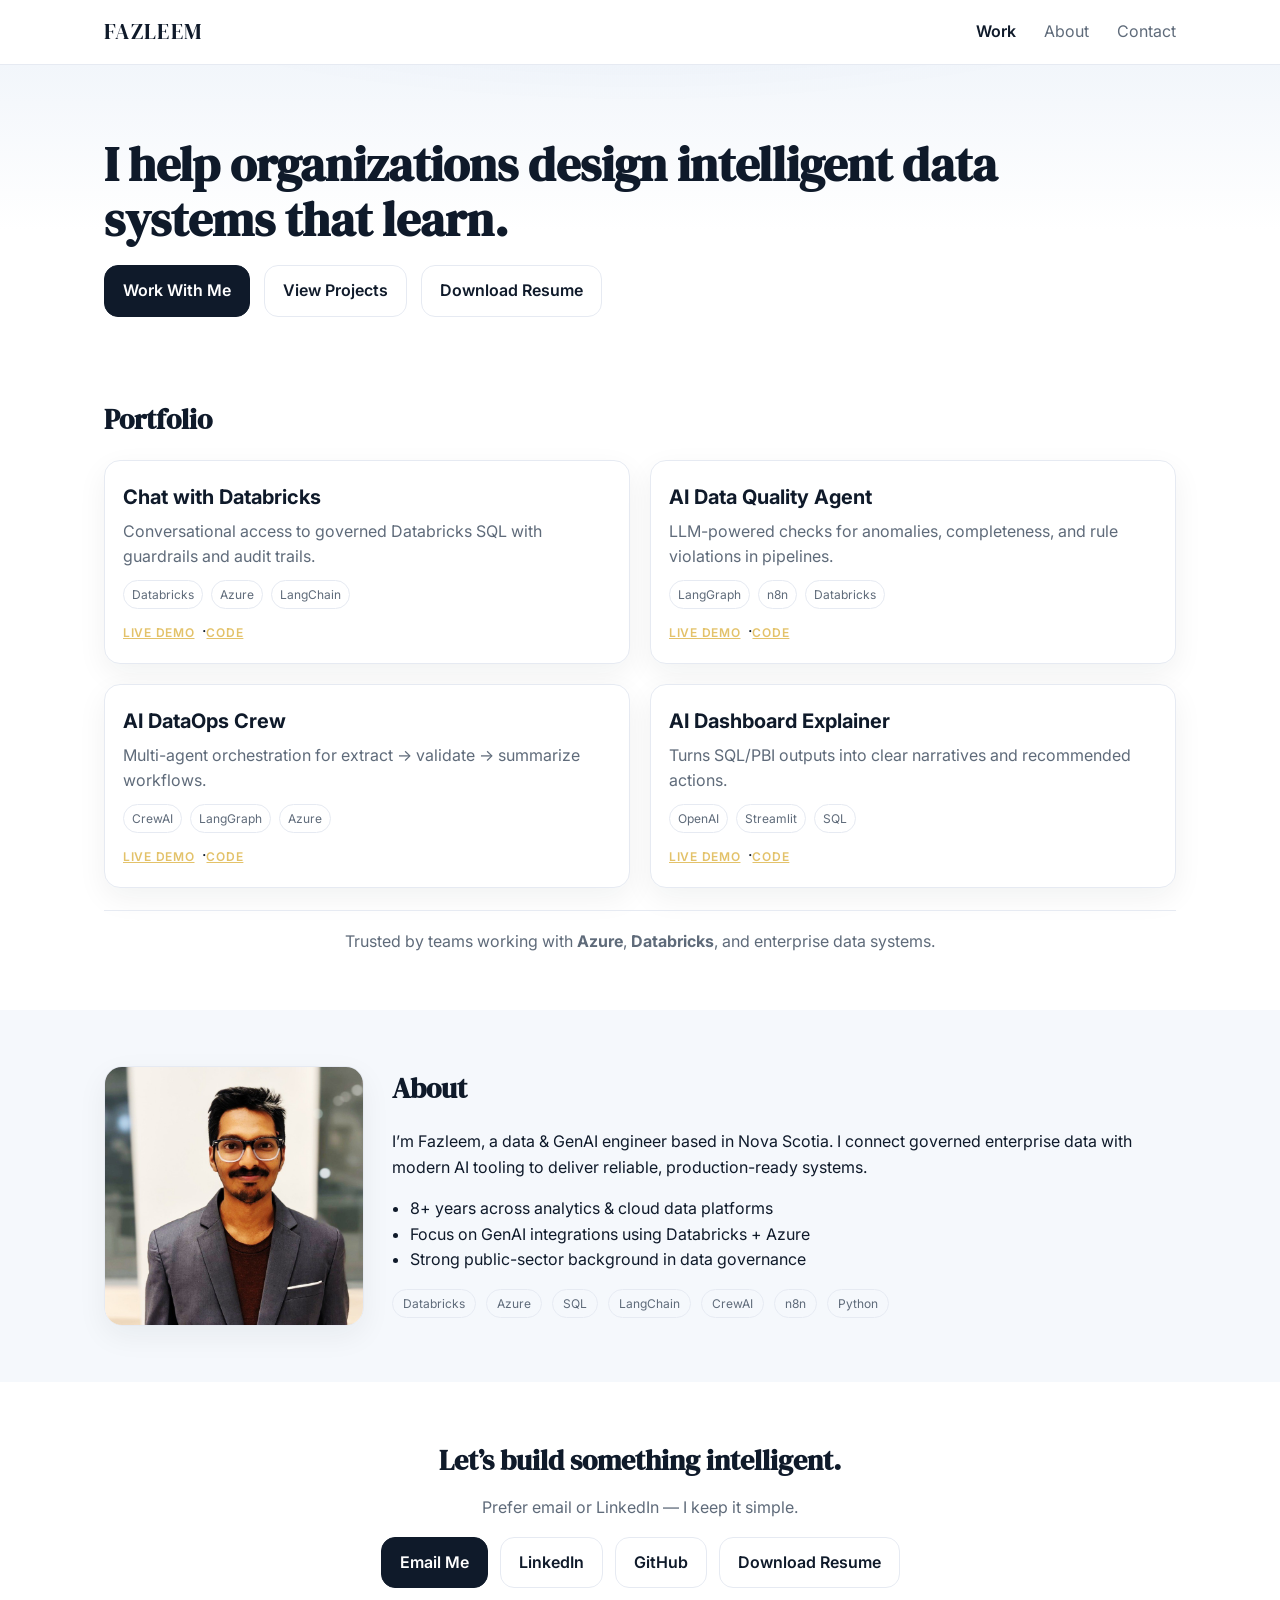
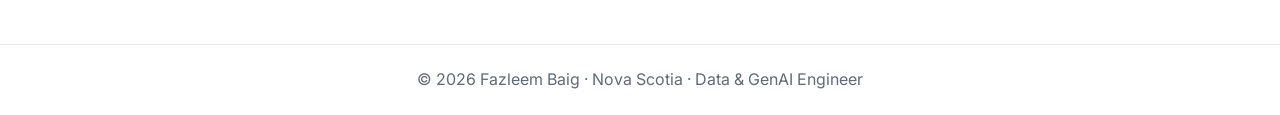
==== index.html @ fed4f6a0 "Initial commit" ====
<!doctype html>
<html lang="en">
<head>
  <meta charset="utf-8" />
  <meta name="viewport" content="width=device-width,initial-scale=1" />
  <title>Fazleem Baig · Data & GenAI Engineer</title>
  <meta name="description" content="I help organizations design intelligent data systems that learn — Databricks, Azure, LangChain." />
  <!-- Fonts -->
  <link href="https://fonts.googleapis.com/css2?family=Inter:wght@300;400;500;600;800&family=DM+Serif+Display:ital@0;1&display=swap" rel="stylesheet">
  <!-- AOS (Animate On Scroll) -->
  <link rel="stylesheet" href="https://unpkg.com/aos@next/dist/aos.css"/>
  <!-- Styles -->
  <link rel="stylesheet" href="assets/css/main.css" />
</head>
<body>
  <!-- NAV -->
  <header class="nav">
    <div class="wrap nav-inner">
      <div class="brand">FAZLEEM</div>
      <nav>
        <a href="#work">Work</a>
        <a href="#about">About</a>
        <a href="#contact">Contact</a>
      </nav>
    </div>
  </header>

  <!-- HERO -->
  <section class="hero">
    <div class="wrap">
      <h1 class="headline" data-aos="fade-up">
        I help organizations design <span class="em">intelligent data systems</span> that learn.
      </h1>
      <div class="cta" data-aos="fade-up" data-aos-delay="100">
        <a class="btn btn-primary" href="#contact">Work With Me</a>
        <a class="btn btn-ghost" href="#work">View Projects</a>
        <a class="btn btn-ghost" href="assets/resume-fazleem.pdf" download>Download Resume</a>
      </div>
    </div>
    <div class="hero-fade"></div>
  </section>

  <!-- PORTFOLIO -->
  <section id="work" class="section">
    <div class="wrap">
      <h2 class="section-title" data-aos="fade-up">Portfolio</h2>
      <div class="grid">
        <!-- Replace each card block with your real projects: edit title, description, tags, and URLs -->
        <article class="card" data-aos="fade-up" data-aos-delay="80">
          <h3>Chat with Databricks</h3>
          <p>Conversational access to governed Databricks SQL with guardrails and audit trails.</p>
          <div class="tags"><span>Databricks</span><span>Azure</span><span>LangChain</span></div>
          <div class="links"><a href="#">Live demo</a><span>·</span><a href="#">Code</a></div>
        </article>

        <article class="card" data-aos="fade-up" data-aos-delay="160">
          <h3>AI Data Quality Agent</h3>
          <p>LLM-powered checks for anomalies, completeness, and rule violations in pipelines.</p>
          <div class="tags"><span>LangGraph</span><span>n8n</span><span>Databricks</span></div>
          <div class="links"><a href="#">Live demo</a><span>·</span><a href="#">Code</a></div>
        </article>

        <article class="card" data-aos="fade-up" data-aos-delay="240">
          <h3>AI DataOps Crew</h3>
          <p>Multi-agent orchestration for extract → validate → summarize workflows.</p>
          <div class="tags"><span>CrewAI</span><span>LangGraph</span><span>Azure</span></div>
          <div class="links"><a href="#">Live demo</a><span>·</span><a href="#">Code</a></div>
        </article>

        <article class="card" data-aos="fade-up" data-aos-delay="320">
          <h3>AI Dashboard Explainer</h3>
          <p>Turns SQL/PBI outputs into clear narratives and recommended actions.</p>
          <div class="tags"><span>OpenAI</span><span>Streamlit</span><span>SQL</span></div>
          <div class="links"><a href="#">Live demo</a><span>·</span><a href="#">Code</a></div>
        </article>
      </div>

      <div class="cred" data-aos="fade-up" data-aos-delay="120">
        Trusted by teams working with <strong>Azure</strong>, <strong>Databricks</strong>, and enterprise data systems.
      </div>
    </div>
  </section>

  <!-- ABOUT -->
  <section id="about" class="section alt" data-aos="fade-up">
    <div class="wrap about">
      <div class="about-media" data-aos="fade-right" data-aos-delay="80">
        <img src="assets/img/profile.jpeg" alt="Fazleem Baig portrait" />
      </div>
      <div class="about-body" data-aos="fade-left" data-aos-delay="160">
        <h2 class="section-title">About</h2>
        <p>I’m Fazleem, a data & GenAI engineer based in Nova Scotia. I connect governed enterprise data with modern AI tooling to deliver reliable, production-ready systems.</p>
        <ul class="bullets">
          <li>8+ years across analytics & cloud data platforms</li>
          <li>Focus on GenAI integrations using Databricks + Azure</li>
          <li>Strong public-sector background in data governance</li>
        </ul>
        <div class="about-stack">
          <span>Databricks</span><span>Azure</span><span>SQL</span><span>LangChain</span><span>CrewAI</span><span>n8n</span><span>Python</span>
        </div>
      </div>
    </div>
  </section>

  <!-- CONTACT -->
  <section id="contact" class="section">
    <div class="wrap contact">
      <h2 class="section-title" data-aos="fade-up">Let’s build something intelligent.</h2>
      <p class="contact-sub" data-aos="fade-up" data-aos-delay="80">Prefer email or LinkedIn — I keep it simple.</p>
      <div class="contact-actions" data-aos="fade-up" data-aos-delay="160">
        <a class="btn btn-primary" href="mailto:fazleem.apple@gmail.com">Email Me</a>
        <a class="btn btn-ghost" href="https://www.linkedin.com/in/YOURID" target="_blank" rel="noopener">LinkedIn</a>
        <a class="btn btn-ghost" href="https://github.com/YOURID" target="_blank" rel="noopener">GitHub</a>
        <a class="btn btn-ghost" href="assets/resume-fazleem.pdf" download>Download Resume</a>
      </div>
    </div>
  </section>

  <!-- FOOTER -->
  <footer class="footer">
    <div class="wrap">© <span id="year"></span> Fazleem Baig · Nova Scotia · Data & GenAI Engineer</div>
  </footer>

  <!-- Scripts -->
  <script src="assets/js/main.js"></script>
  <script src="https://unpkg.com/aos@next/dist/aos.js"></script>
  <script>AOS.init({ duration: 700, easing: 'ease-out', once: true, offset: 80 });</script>
</body>
</html>
---- assets/css/main.css ----
:root{
  --bg:#ffffff;
  --bg-soft:#f5f8fc;
  --ink:#0f1a2a;
  --muted:#5f6b7a;
  --gold:#e3c26a;
  --card:#ffffff;
  --border:#e6eaf2;
  --shadow:0 10px 30px rgba(15,26,42,.06);
  --radius:16px;
  --wrap:1120px;
}
*{box-sizing:border-box}
html,body{margin:0;padding:0}
body{
  font-family: Inter, system-ui, -apple-system, Segoe UI, Roboto, Arial, sans-serif;
  color:var(--ink); background:var(--bg); line-height:1.6;
  -webkit-font-smoothing:antialiased;
}
img{max-width:100%;display:block}
.wrap{max-width:var(--wrap); margin:0 auto; padding:0 24px}

/* Nav */
.nav{position:sticky; top:0; z-index:10; background:rgba(255,255,255,.75); backdrop-filter: blur(8px); border-bottom:1px solid var(--border)}
.nav-inner{display:flex;justify-content:space-between;align-items:center;height:64px}
.brand{font-family:"DM Serif Display", serif; font-size:22px; letter-spacing:.06em}
.nav a{margin-left:24px; text-decoration:none; color:var(--muted)}
.nav a.active{color:var(--ink); font-weight:600}
.nav a:hover{color:var(--ink)}

/* Hero */
.hero{position:relative; background:linear-gradient(180deg, #f2f6fb 0%, #ffffff 60%); padding:72px 0 24px}
.hero .headline{font-family:"DM Serif Display", serif; font-size:48px; line-height:1.15; margin:0 0 18px; color:var(--ink)}
.cta{display:flex; gap:14px; margin-top:10px}
.btn{display:inline-block; padding:12px 18px; border-radius:14px; text-decoration:none; font-weight:600; border:1px solid var(--border)}
.btn-primary{background:var(--ink); color:#fff; border-color:var(--ink)}
.btn-ghost{background:#fff; color:var(--ink)}
.btn:hover{transform:translateY(-1px); box-shadow:var(--shadow)}
.hero-fade{position:absolute; inset:0; background:radial-gradient(1200px 400px at 50% -200px, rgba(21,75,170,.08), transparent 60%); pointer-events:none}

/* Sections */
.section{padding:56px 0}
.section.alt{background:var(--bg-soft)}
.section-title{font-family:"DM Serif Display", serif; font-size:28px; margin:0 0 18px}

/* Grid */
.grid{display:grid; gap:20px; grid-template-columns:repeat(2, minmax(0,1fr))}
@media (max-width:800px){.grid{grid-template-columns:1fr}.hero .headline{font-size:38px}}

/* Cards */
.card{background:var(--card); border:1px solid var(--border); border-radius:var(--radius); padding:18px; box-shadow:var(--shadow); transition:transform .2s ease, box-shadow .2s ease}
.card:hover{transform:translateY(-3px); box-shadow:0 14px 36px rgba(15,26,42,.10)}
.card h3{margin:2px 0 6px; font-size:20px}
.card p{margin:0 0 10px; color:var(--muted)}
.tags{display:flex; flex-wrap:wrap; gap:8px}
.tags span{font-size:12px; color:var(--muted); border:1px solid var(--border); padding:4px 8px; border-radius:999px}
.links{margin-top:10px}
.links a{
  color:var(--gold);
  text-decoration:underline;
  font-weight:600;
  text-transform:uppercase;
  font-size:12px;
  letter-spacing:.06em;
  margin-right:8px;
}
.links a:hover{opacity:.85}

/* Credibility */
.cred{margin-top:22px; color:var(--muted); text-align:center; border-top:1px solid var(--border); padding-top:18px}

/* About */
.about{display:grid; gap:28px; grid-template-columns:260px 1fr}
.about-media img{width:100%; border-radius:18px; border:1px solid var(--border); box-shadow:var(--shadow)}
.about-body p{margin-top:0}
.bullets{padding-left:18px}
.about-stack{display:flex;flex-wrap:wrap;gap:10px;margin-top:8px}
.about-stack span{font-size:12px; color:var(--muted); border:1px solid var(--border); padding:4px 10px; border-radius:999px}
@media (max-width:900px){.about{grid-template-columns:1fr}}

/* Contact */
.contact{text-align:center}
.contact-sub{color:var(--muted); margin-top:-6px}
.contact-actions{display:flex; justify-content:center; gap:12px; margin-top:12px; flex-wrap:wrap}

/* Footer */
.footer{border-top:1px solid var(--border); color:var(--muted); padding:22px 0; text-align:center}

/* Reduced motion safety */
@media (prefers-reduced-motion: reduce) {
  [data-aos] {
    transition-duration: 0.001ms !important;
    animation-duration: 0.001ms !important;
    transition-delay: 0ms !important;
    animation-iteration-count: 1 !important;
  }
}
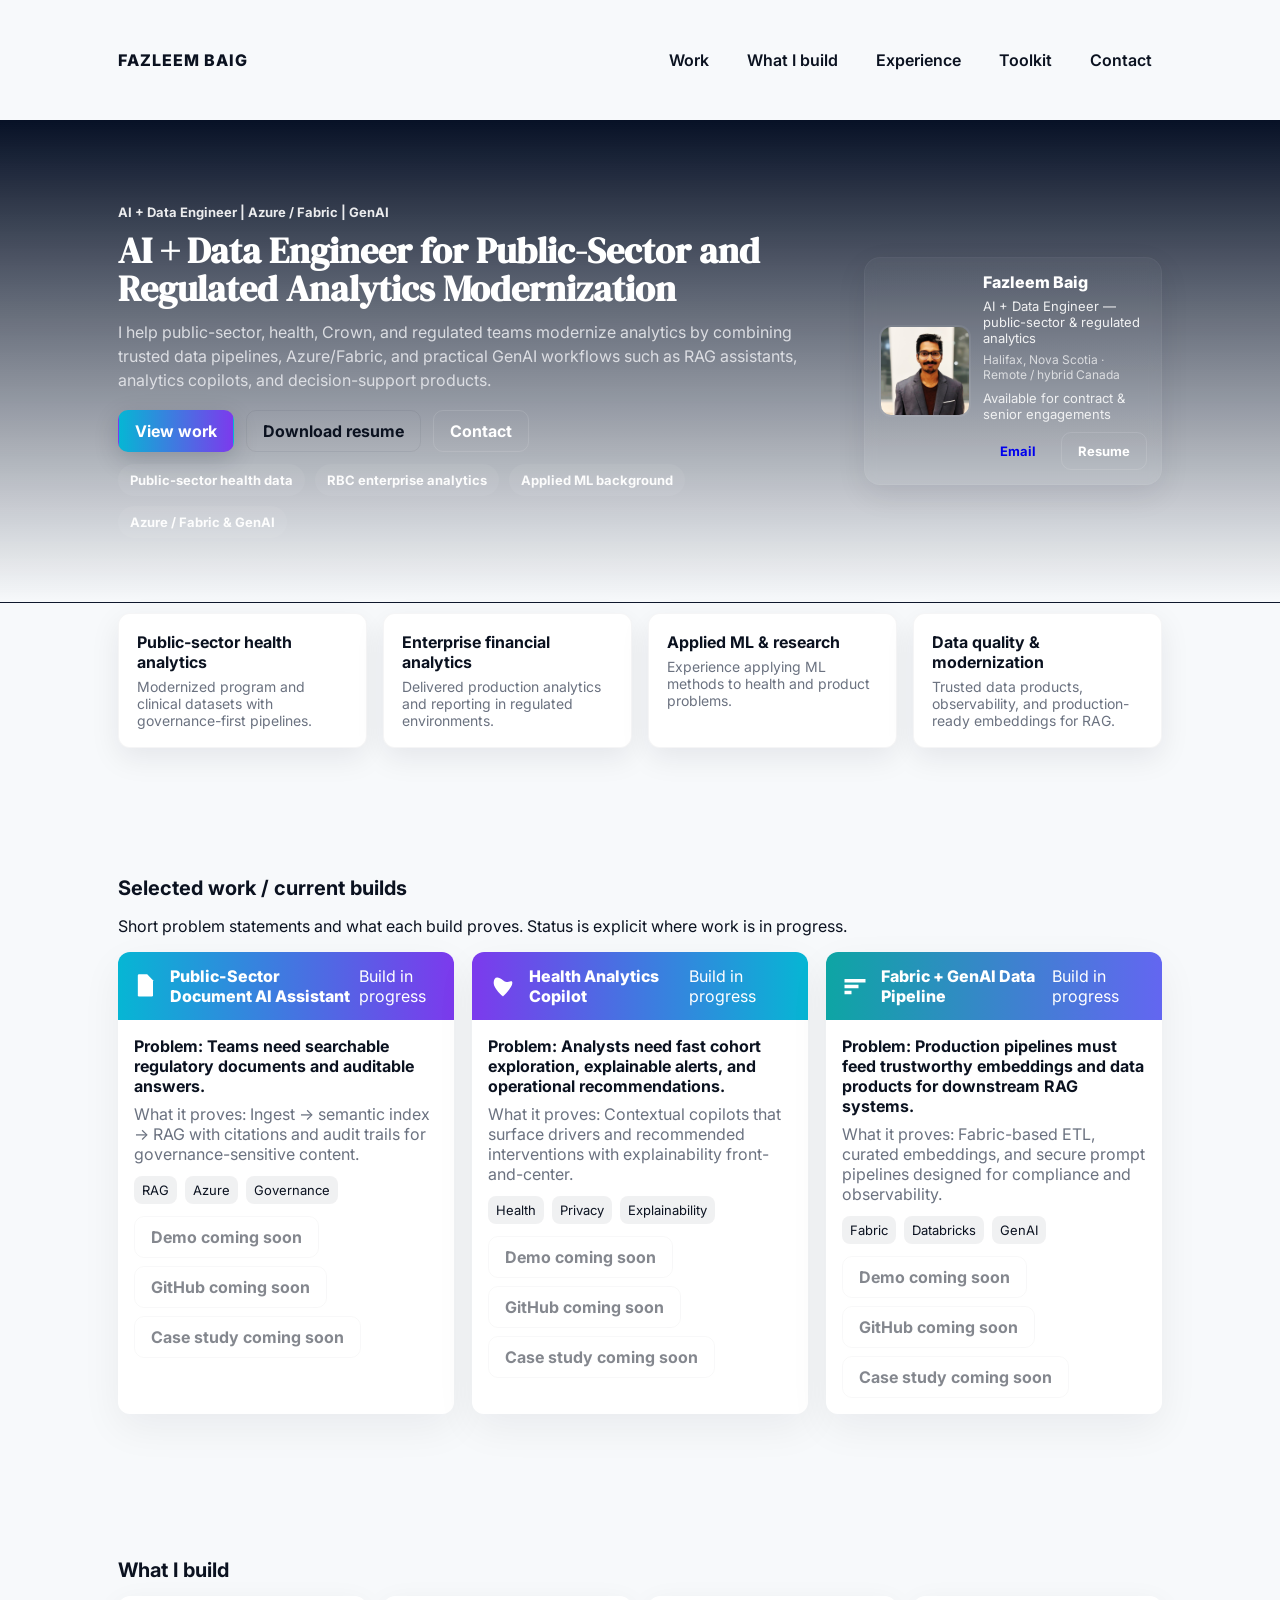
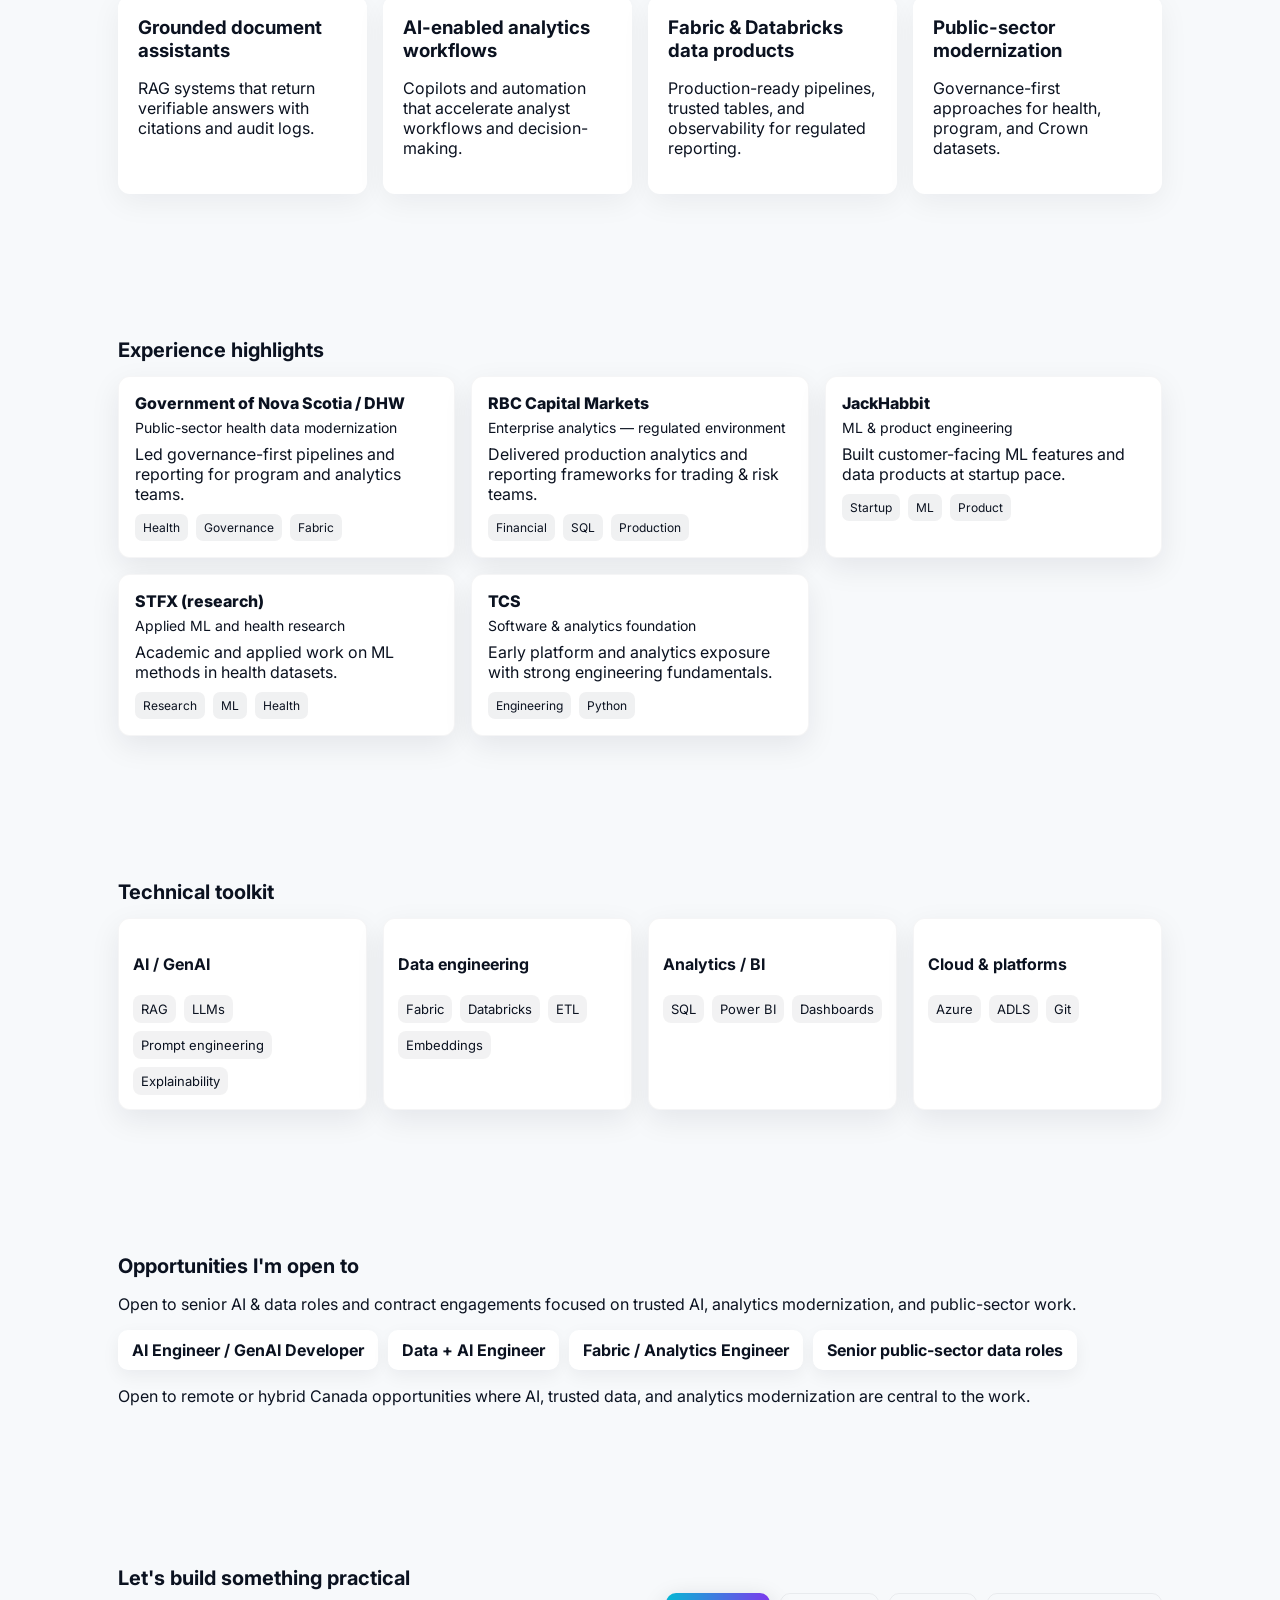
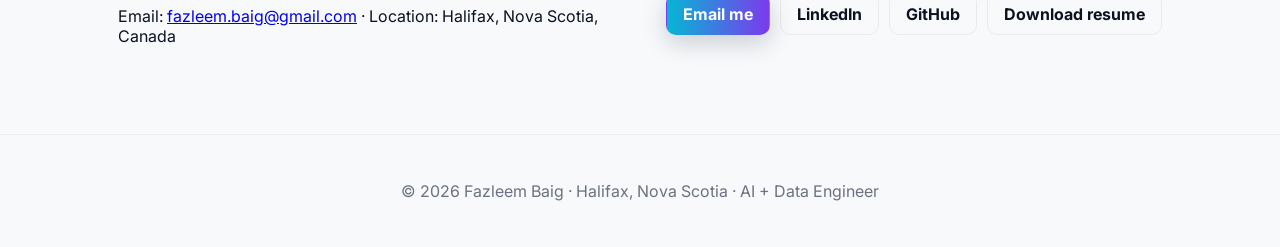
==== commit 71ee191c: "Create AI data portfolio baseline" ====
--- a/index.html
+++ b/index.html
@@ -3,8 +3,8 @@
 <head>
   <meta charset="utf-8" />
   <meta name="viewport" content="width=device-width,initial-scale=1" />
-  <title>Fazleem Baig · Data & GenAI Engineer</title>
-  <meta name="description" content="I help organizations design intelligent data systems that learn — Databricks, Azure, LangChain." />
+  <title>Fazleem Baig · AI + Data Engineer (Public-Sector & Regulated Analytics)</title>
+  <meta name="description" content="AI + Data Engineer building practical GenAI and data solutions for public-sector, health, and regulated environments." />
   <!-- Fonts -->
   <link href="https://fonts.googleapis.com/css2?family=Inter:wght@300;400;500;600;800&family=DM+Serif+Display:ital@0;1&display=swap" rel="stylesheet">
   <!-- AOS (Animate On Scroll) -->
@@ -14,111 +14,283 @@
 </head>
 <body>
   <!-- NAV -->
-  <header class="nav">
+  <header class="nav" role="banner">
     <div class="wrap nav-inner">
-      <div class="brand">FAZLEEM</div>
-      <nav>
+      <div class="brand">FAZLEEM BAIG</div>
+      <button id="nav-toggle" class="nav-toggle" aria-label="Toggle navigation">☰</button>
+      <nav id="nav-links" class="nav-links" role="navigation">
         <a href="#work">Work</a>
-        <a href="#about">About</a>
+        <a href="#what">What I build</a>
+        <a href="#experience">Experience</a>
+        <a href="#toolkit">Toolkit</a>
         <a href="#contact">Contact</a>
       </nav>
     </div>
   </header>
 
-  <!-- HERO -->
-  <section class="hero">
-    <div class="wrap">
-      <h1 class="headline" data-aos="fade-up">
-        I help organizations design <span class="em">intelligent data systems</span> that learn.
-      </h1>
-      <div class="cta" data-aos="fade-up" data-aos-delay="100">
-        <a class="btn btn-primary" href="#contact">Work With Me</a>
-        <a class="btn btn-ghost" href="#work">View Projects</a>
-        <a class="btn btn-ghost" href="assets/resume-fazleem.pdf" download>Download Resume</a>
-      </div>
-    </div>
-    <div class="hero-fade"></div>
-  </section>
-
-  <!-- PORTFOLIO -->
-  <section id="work" class="section">
-    <div class="wrap">
-      <h2 class="section-title" data-aos="fade-up">Portfolio</h2>
-      <div class="grid">
-        <!-- Replace each card block with your real projects: edit title, description, tags, and URLs -->
-        <article class="card" data-aos="fade-up" data-aos-delay="80">
-          <h3>Chat with Databricks</h3>
-          <p>Conversational access to governed Databricks SQL with guardrails and audit trails.</p>
-          <div class="tags"><span>Databricks</span><span>Azure</span><span>LangChain</span></div>
-          <div class="links"><a href="#">Live demo</a><span>·</span><a href="#">Code</a></div>
+  <!-- HERO: premium dark gradient + profile card -->
+  <section class="hero hero-premium">
+    <div class="wrap hero-inner" data-aos="fade-up">
+      <div class="hero-left">
+        <div class="eyebrow">AI + Data Engineer | Azure / Fabric | GenAI</div>
+        <h1 class="headline">AI + Data Engineer for Public-Sector and Regulated Analytics Modernization</h1>
+        <p class="subhead">I help public-sector, health, Crown, and regulated teams modernize analytics by combining trusted data pipelines, Azure/Fabric, and practical GenAI workflows such as RAG assistants, analytics copilots, and decision-support products.</p>
+
+        <div class="cta">
+          <a class="btn btn-primary" href="#work">View work</a>
+          <a class="btn btn-ghost" href="assets/resume-fazleem.pdf" download>Download resume</a>
+          <a class="btn btn-outline" href="#contact">Contact</a>
+        </div>
+
+        <div class="cred-badges" aria-hidden="false" data-aos="fade-up" data-aos-delay="140">
+          <span class="badge-cred">Public-sector health data</span>
+          <span class="badge-cred">RBC enterprise analytics</span>
+          <span class="badge-cred">Applied ML background</span>
+          <span class="badge-cred">Azure / Fabric & GenAI</span>
+        </div>
+      </div>
+
+      <aside class="hero-card" data-aos="fade-left" data-aos-delay="120">
+        <div class="hero-card-inner">
+          <img class="profile" src="assets/img/profile.jpeg" alt="Fazleem Baig portrait" />
+          <div class="hero-meta">
+            <div class="name">Fazleem Baig</div>
+            <div class="role">AI + Data Engineer — public-sector & regulated analytics</div>
+            <div class="location">Halifax, Nova Scotia · Remote / hybrid Canada</div>
+            <div class="availability">Available for contract & senior engagements</div>
+            <div class="hero-cta">
+              <a class="btn btn-sm" href="mailto:fazleem.baig@gmail.com">Email</a>
+              <a class="btn btn-sm btn-outline" href="assets/resume-fazleem.pdf" download>Resume</a>
+            </div>
+          </div>
+        </div>
+      </aside>
+    </div>
+  </section>
+
+  <!-- CREDIBILITY STRIP -->
+  <section class="wrap cred-strip" data-aos="fade-up" data-aos-delay="160">
+    <div class="cred-card">
+      <h4>Public-sector health analytics</h4>
+      <p>Modernized program and clinical datasets with governance-first pipelines.</p>
+    </div>
+    <div class="cred-card">
+      <h4>Enterprise financial analytics</h4>
+      <p>Delivered production analytics and reporting in regulated environments.</p>
+    </div>
+    <div class="cred-card">
+      <h4>Applied ML & research</h4>
+      <p>Experience applying ML methods to health and product problems.</p>
+    </div>
+    <div class="cred-card">
+      <h4>Data quality & modernization</h4>
+      <p>Trusted data products, observability, and production-ready embeddings for RAG.</p>
+    </div>
+  </section>
+
+  <!-- SELECTED WORK / CURRENT BUILDS -->
+  <section id="work" class="section" data-aos="fade-up">
+    <div class="wrap">
+      <h2 class="section-title">Selected work / current builds</h2>
+      <p class="muted">Short problem statements and what each build proves. Status is explicit where work is in progress.</p>
+
+      <div class="grid projects">
+        <!-- Project 1 -->
+        <article class="card project-card" data-aos="fade-up" data-aos-delay="60">
+          <div class="project-top" style="background:linear-gradient(90deg,#06b6d4,#7c3aed);">
+            <div class="project-icon" aria-hidden="true">
+              <!-- small doc SVG -->
+              <svg width="28" height="28" viewBox="0 0 24 24" fill="none" aria-hidden="true"><path d="M6 2h7l5 5v13a1 1 0 0 1-1 1H6a1 1 0 0 1-1-1V3a1 1 0 0 1 1-1z" fill="#fff"/></svg>
+            </div>
+            <div class="project-title">Public-Sector Document AI Assistant</div>
+            <div class="status badge">Build in progress</div>
+          </div>
+          <div class="project-body">
+            <p class="lead">Problem: Teams need searchable regulatory documents and auditable answers.</p>
+            <p class="muted">What it proves: Ingest → semantic index → RAG with citations and audit trails for governance-sensitive content.</p>
+            <div class="tags"><span>RAG</span><span>Azure</span><span>Governance</span></div>
+            <div class="links">
+              <a class="btn btn-ghost disabled" href="#" aria-disabled="true">Demo coming soon</a>
+              <a class="btn btn-ghost disabled" href="#" aria-disabled="true">GitHub coming soon</a>
+              <a class="btn btn-ghost disabled" href="#" aria-disabled="true">Case study coming soon</a>
+            </div>
+          </div>
         </article>
 
-        <article class="card" data-aos="fade-up" data-aos-delay="160">
-          <h3>AI Data Quality Agent</h3>
-          <p>LLM-powered checks for anomalies, completeness, and rule violations in pipelines.</p>
-          <div class="tags"><span>LangGraph</span><span>n8n</span><span>Databricks</span></div>
-          <div class="links"><a href="#">Live demo</a><span>·</span><a href="#">Code</a></div>
+        <!-- Project 2 -->
+        <article class="card project-card" data-aos="fade-up" data-aos-delay="120">
+          <div class="project-top" style="background:linear-gradient(90deg,#7c3aed,#06b6d4);">
+            <div class="project-icon" aria-hidden="true">
+              <!-- small heart/health SVG -->
+              <svg width="28" height="28" viewBox="0 0 24 24" fill="none" aria-hidden="true"><path d="M12 21s-8-6.5-8-11.5S7 3 12 7s8-1.5 8 2.5S12 21 12 21z" fill="#fff"/></svg>
+            </div>
+            <div class="project-title">Health Analytics Copilot</div>
+            <div class="status badge">Build in progress</div>
+          </div>
+          <div class="project-body">
+            <p class="lead">Problem: Analysts need fast cohort exploration, explainable alerts, and operational recommendations.</p>
+            <p class="muted">What it proves: Contextual copilots that surface drivers and recommended interventions with explainability front-and-center.</p>
+            <div class="tags"><span>Health</span><span>Privacy</span><span>Explainability</span></div>
+            <div class="links">
+              <a class="btn btn-ghost disabled" href="#" aria-disabled="true">Demo coming soon</a>
+              <a class="btn btn-ghost disabled" href="#" aria-disabled="true">GitHub coming soon</a>
+              <a class="btn btn-ghost disabled" href="#" aria-disabled="true">Case study coming soon</a>
+            </div>
+          </div>
         </article>
 
-        <article class="card" data-aos="fade-up" data-aos-delay="240">
-          <h3>AI DataOps Crew</h3>
-          <p>Multi-agent orchestration for extract → validate → summarize workflows.</p>
-          <div class="tags"><span>CrewAI</span><span>LangGraph</span><span>Azure</span></div>
-          <div class="links"><a href="#">Live demo</a><span>·</span><a href="#">Code</a></div>
+        <!-- Project 3 -->
+        <article class="card project-card" data-aos="fade-up" data-aos-delay="180">
+          <div class="project-top" style="background:linear-gradient(90deg,#0ea5a4,#6366f1);">
+            <div class="project-icon" aria-hidden="true">
+              <!-- small pipeline SVG -->
+              <svg width="28" height="28" viewBox="0 0 24 24" fill="none" aria-hidden="true"><path d="M3 6h18v3H3zM3 11h12v3H3zM3 16h6v3H3z" fill="#fff"/></svg>
+            </div>
+            <div class="project-title">Fabric + GenAI Data Pipeline</div>
+            <div class="status badge">Build in progress</div>
+          </div>
+          <div class="project-body">
+            <p class="lead">Problem: Production pipelines must feed trustworthy embeddings and data products for downstream RAG systems.</p>
+            <p class="muted">What it proves: Fabric-based ETL, curated embeddings, and secure prompt pipelines designed for compliance and observability.</p>
+            <div class="tags"><span>Fabric</span><span>Databricks</span><span>GenAI</span></div>
+            <div class="links">
+              <a class="btn btn-ghost disabled" href="#" aria-disabled="true">Demo coming soon</a>
+              <a class="btn btn-ghost disabled" href="#" aria-disabled="true">GitHub coming soon</a>
+              <a class="btn btn-ghost disabled" href="#" aria-disabled="true">Case study coming soon</a>
+            </div>
+          </div>
         </article>
-
-        <article class="card" data-aos="fade-up" data-aos-delay="320">
-          <h3>AI Dashboard Explainer</h3>
-          <p>Turns SQL/PBI outputs into clear narratives and recommended actions.</p>
-          <div class="tags"><span>OpenAI</span><span>Streamlit</span><span>SQL</span></div>
-          <div class="links"><a href="#">Live demo</a><span>·</span><a href="#">Code</a></div>
-        </article>
-      </div>
-
-      <div class="cred" data-aos="fade-up" data-aos-delay="120">
-        Trusted by teams working with <strong>Azure</strong>, <strong>Databricks</strong>, and enterprise data systems.
-      </div>
-    </div>
-  </section>
-
-  <!-- ABOUT -->
-  <section id="about" class="section alt" data-aos="fade-up">
-    <div class="wrap about">
-      <div class="about-media" data-aos="fade-right" data-aos-delay="80">
-        <img src="assets/img/profile.jpeg" alt="Fazleem Baig portrait" />
-      </div>
-      <div class="about-body" data-aos="fade-left" data-aos-delay="160">
-        <h2 class="section-title">About</h2>
-        <p>I’m Fazleem, a data & GenAI engineer based in Nova Scotia. I connect governed enterprise data with modern AI tooling to deliver reliable, production-ready systems.</p>
-        <ul class="bullets">
-          <li>8+ years across analytics & cloud data platforms</li>
-          <li>Focus on GenAI integrations using Databricks + Azure</li>
-          <li>Strong public-sector background in data governance</li>
-        </ul>
-        <div class="about-stack">
-          <span>Databricks</span><span>Azure</span><span>SQL</span><span>LangChain</span><span>CrewAI</span><span>n8n</span><span>Python</span>
-        </div>
-      </div>
-    </div>
-  </section>
-
-  <!-- CONTACT -->
-  <section id="contact" class="section">
-    <div class="wrap contact">
-      <h2 class="section-title" data-aos="fade-up">Let’s build something intelligent.</h2>
-      <p class="contact-sub" data-aos="fade-up" data-aos-delay="80">Prefer email or LinkedIn — I keep it simple.</p>
-      <div class="contact-actions" data-aos="fade-up" data-aos-delay="160">
-        <a class="btn btn-primary" href="mailto:fazleem.apple@gmail.com">Email Me</a>
+      </div>
+    </div>
+  </section>
+
+  <!-- WHAT I BUILD (outcome-focused) -->
+  <section id="what" class="section alt" data-aos="fade-up">
+    <div class="wrap">
+      <h2 class="section-title">What I build</h2>
+      <div class="features">
+        <div class="feature">
+          <h3>Grounded document assistants</h3>
+          <p>RAG systems that return verifiable answers with citations and audit logs.</p>
+        </div>
+        <div class="feature">
+          <h3>AI-enabled analytics workflows</h3>
+          <p>Copilots and automation that accelerate analyst workflows and decision-making.</p>
+        </div>
+        <div class="feature">
+          <h3>Fabric & Databricks data products</h3>
+          <p>Production-ready pipelines, trusted tables, and observability for regulated reporting.</p>
+        </div>
+        <div class="feature">
+          <h3>Public-sector modernization</h3>
+          <p>Governance-first approaches for health, program, and Crown datasets.</p>
+        </div>
+      </div>
+    </div>
+  </section>
+
+  <!-- EXPERIENCE HIGHLIGHTS -->
+  <section id="experience" class="section" data-aos="fade-up">
+    <div class="wrap">
+      <h2 class="section-title">Experience highlights</h2>
+      <div class="timeline-cards">
+        <div class="exp-card">
+          <div class="exp-org">Government of Nova Scotia / DHW</div>
+          <div class="exp-role">Public-sector health data modernization</div>
+          <div class="exp-copy muted">Led governance-first pipelines and reporting for program and analytics teams.</div>
+          <div class="exp-tags"><span>Health</span><span>Governance</span><span>Fabric</span></div>
+        </div>
+
+        <div class="exp-card">
+          <div class="exp-org">RBC Capital Markets</div>
+          <div class="exp-role">Enterprise analytics — regulated environment</div>
+          <div class="exp-copy muted">Delivered production analytics and reporting frameworks for trading & risk teams.</div>
+          <div class="exp-tags"><span>Financial</span><span>SQL</span><span>Production</span></div>
+        </div>
+
+        <div class="exp-card">
+          <div class="exp-org">JackHabbit</div>
+          <div class="exp-role">ML & product engineering</div>
+          <div class="exp-copy muted">Built customer-facing ML features and data products at startup pace.</div>
+          <div class="exp-tags"><span>Startup</span><span>ML</span><span>Product</span></div>
+        </div>
+
+        <div class="exp-card">
+          <div class="exp-org">STFX (research)</div>
+          <div class="exp-role">Applied ML and health research</div>
+          <div class="exp-copy muted">Academic and applied work on ML methods in health datasets.</div>
+          <div class="exp-tags"><span>Research</span><span>ML</span><span>Health</span></div>
+        </div>
+
+        <div class="exp-card">
+          <div class="exp-org">TCS</div>
+          <div class="exp-role">Software & analytics foundation</div>
+          <div class="exp-copy muted">Early platform and analytics exposure with strong engineering fundamentals.</div>
+          <div class="exp-tags"><span>Engineering</span><span>Python</span></div>
+        </div>
+      </div>
+    </div>
+  </section>
+
+  <!-- TOOLKIT -->
+  <section id="toolkit" class="section alt" data-aos="fade-up">
+    <div class="wrap">
+      <h2 class="section-title">Technical toolkit</h2>
+      <div class="tool-grid">
+        <div class="tool-col">
+          <h4>AI / GenAI</h4>
+          <div class="tool-tags"><span>RAG</span><span>LLMs</span><span>Prompt engineering</span><span>Explainability</span></div>
+        </div>
+        <div class="tool-col">
+          <h4>Data engineering</h4>
+          <div class="tool-tags"><span>Fabric</span><span>Databricks</span><span>ETL</span><span>Embeddings</span></div>
+        </div>
+        <div class="tool-col">
+          <h4>Analytics / BI</h4>
+          <div class="tool-tags"><span>SQL</span><span>Power BI</span><span>Dashboards</span></div>
+        </div>
+        <div class="tool-col">
+          <h4>Cloud & platforms</h4>
+          <div class="tool-tags"><span>Azure</span><span>ADLS</span><span>Git</span></div>
+        </div>
+      </div>
+    </div>
+  </section>
+
+  <!-- OPPORTUNITIES I'M OPEN TO -->
+  <section class="section" data-aos="fade-up">
+    <div class="wrap">
+      <h2 class="section-title">Opportunities I'm open to</h2>
+      <p class="muted">Open to senior AI & data roles and contract engagements focused on trusted AI, analytics modernization, and public-sector work.</p>
+      <div class="roles-tiles">
+        <div class="role-tile">AI Engineer / GenAI Developer</div>
+        <div class="role-tile">Data + AI Engineer</div>
+        <div class="role-tile">Fabric / Analytics Engineer</div>
+        <div class="role-tile">Senior public-sector data roles</div>
+      </div>
+      <p class="muted small">Open to remote or hybrid Canada opportunities where AI, trusted data, and analytics modernization are central to the work.</p>
+    </div>
+  </section>
+
+  <!-- CONTACT — strong final CTA -->
+  <section id="contact" class="section alt" data-aos="fade-up">
+    <div class="wrap contact-cta">
+      <div class="contact-left">
+        <h2 class="section-title">Let's build something practical</h2>
+        <p class="muted">Email: <a href="mailto:fazleem.baig@gmail.com">fazleem.baig@gmail.com</a> · Location: Halifax, Nova Scotia, Canada</p>
+      </div>
+      <div class="contact-right">
+        <a class="btn btn-primary" href="mailto:fazleem.baig@gmail.com">Email me</a>
         <a class="btn btn-ghost" href="https://www.linkedin.com/in/YOURID" target="_blank" rel="noopener">LinkedIn</a>
         <a class="btn btn-ghost" href="https://github.com/YOURID" target="_blank" rel="noopener">GitHub</a>
-        <a class="btn btn-ghost" href="assets/resume-fazleem.pdf" download>Download Resume</a>
+        <a class="btn btn-ghost" href="assets/resume-fazleem.pdf" download>Download resume</a>
       </div>
     </div>
   </section>
 
   <!-- FOOTER -->
   <footer class="footer">
-    <div class="wrap">© <span id="year"></span> Fazleem Baig · Nova Scotia · Data & GenAI Engineer</div>
+    <div class="wrap">© <span id="year"></span> Fazleem Baig · Halifax, Nova Scotia · AI + Data Engineer</div>
   </footer>
 
   <!-- Scripts -->
--- a/assets/css/main.css
+++ b/assets/css/main.css
@@ -1,97 +1,144 @@
+/* Design tokens */
 :root{
-  --bg:#ffffff;
-  --bg-soft:#f5f8fc;
-  --ink:#0f1a2a;
-  --muted:#5f6b7a;
-  --gold:#e3c26a;
+  --bg-hero-top:#071126;
+  --bg-hero-bottom:rgba(7,17,38,0.6);
+  --page-bg:#f7f9fb;
+  --muted:#6b7280;
+  --accent-1:#06b6d4; /* teal */
+  --accent-2:#7c3aed; /* violet */
+  --accent-grad: linear-gradient(90deg,var(--accent-1),var(--accent-2));
+  --text-dark:#0b1220;
   --card:#ffffff;
-  --border:#e6eaf2;
-  --shadow:0 10px 30px rgba(15,26,42,.06);
-  --radius:16px;
-  --wrap:1120px;
-}
-*{box-sizing:border-box}
-html,body{margin:0;padding:0}
-body{
-  font-family: Inter, system-ui, -apple-system, Segoe UI, Roboto, Arial, sans-serif;
-  color:var(--ink); background:var(--bg); line-height:1.6;
+  --glass-bg: rgba(255,255,255,0.06);
+  --radius:14px;
+  --shadow: 0 10px 30px rgba(11,18,32,0.08);
+  --max-width:1100px;
+  font-family: 'Inter', system-ui, -apple-system, 'Segoe UI', Roboto, 'Helvetica Neue', Arial;
   -webkit-font-smoothing:antialiased;
 }
-img{max-width:100%;display:block}
-.wrap{max-width:var(--wrap); margin:0 auto; padding:0 24px}
 
-/* Nav */
-.nav{position:sticky; top:0; z-index:10; background:rgba(255,255,255,.75); backdrop-filter: blur(8px); border-bottom:1px solid var(--border)}
-.nav-inner{display:flex;justify-content:space-between;align-items:center;height:64px}
-.brand{font-family:"DM Serif Display", serif; font-size:22px; letter-spacing:.06em}
-.nav a{margin-left:24px; text-decoration:none; color:var(--muted)}
-.nav a.active{color:var(--ink); font-weight:600}
-.nav a:hover{color:var(--ink)}
+/* Reset / base */
+*{box-sizing:border-box}
+html,body{margin:0;height:100%;background:var(--page-bg);color:var(--text-dark)}
+.wrap{max-width:var(--max-width);margin:0 auto;padding:28px}
 
-/* Hero */
-.hero{position:relative; background:linear-gradient(180deg, #f2f6fb 0%, #ffffff 60%); padding:72px 0 24px}
-.hero .headline{font-family:"DM Serif Display", serif; font-size:48px; line-height:1.15; margin:0 0 18px; color:var(--ink)}
-.cta{display:flex; gap:14px; margin-top:10px}
-.btn{display:inline-block; padding:12px 18px; border-radius:14px; text-decoration:none; font-weight:600; border:1px solid var(--border)}
-.btn-primary{background:var(--ink); color:#fff; border-color:var(--ink)}
-.btn-ghost{background:#fff; color:var(--ink)}
-.btn:hover{transform:translateY(-1px); box-shadow:var(--shadow)}
-.hero-fade{position:absolute; inset:0; background:radial-gradient(1200px 400px at 50% -200px, rgba(21,75,170,.08), transparent 60%); pointer-events:none}
+/* NAV */
+.nav{position:sticky;top:0;z-index:50;background:transparent;padding:14px 0}
+.nav-inner{display:flex;align-items:center;justify-content:space-between;gap:12px}
+.brand{font-weight:800;letter-spacing:1px;color:var(--text-dark);}
+.nav-links{display:flex;gap:18px}
+.nav-links a{color:var(--text-dark);text-decoration:none;padding:8px 10px;border-radius:10px;font-weight:600;transition:all .16s ease}
+.nav-links a:hover{background:rgba(11,18,32,0.04)}
+.nav-toggle{display:none;background:transparent;border:0;font-size:20px}
 
-/* Sections */
-.section{padding:56px 0}
-.section.alt{background:var(--bg-soft)}
-.section-title{font-family:"DM Serif Display", serif; font-size:28px; margin:0 0 18px}
+/* HERO */
+.hero-premium{
+  background:linear-gradient(180deg,var(--bg-hero-top) 0%, var(--bg-hero-bottom) 40%, transparent 100%);
+  color:white;padding:56px 0 36px;border-bottom:1px solid rgba(255,255,255,0.03);
+}
+.hero-inner{display:flex;gap:28px;align-items:center;justify-content:space-between}
+.eyebrow{font-weight:700;color:rgba(255,255,255,0.9);font-size:13px;margin-bottom:12px}
+.headline{font-family:'DM Serif Display', serif;font-size:36px;margin:0 0 12px;line-height:1.05;color:#ffffff}
+.subhead{color:rgba(229,231,235,0.9);margin:0 0 18px;line-height:1.5;font-size:16px}
+.cta{display:flex;gap:12px;flex-wrap:wrap;margin-bottom:12px}
 
-/* Grid */
-.grid{display:grid; gap:20px; grid-template-columns:repeat(2, minmax(0,1fr))}
-@media (max-width:800px){.grid{grid-template-columns:1fr}.hero .headline{font-size:38px}}
+/* cred badges next to hero CTA */
+.cred-badges{display:flex;gap:10px;margin-top:8px;flex-wrap:wrap}
+.badge-cred{background:rgba(255,255,255,0.06);padding:8px 12px;border-radius:999px;font-weight:700;font-size:13px;color:rgba(255,255,255,0.95)}
 
-/* Cards */
-.card{background:var(--card); border:1px solid var(--border); border-radius:var(--radius); padding:18px; box-shadow:var(--shadow); transition:transform .2s ease, box-shadow .2s ease}
-.card:hover{transform:translateY(-3px); box-shadow:0 14px 36px rgba(15,26,42,.10)}
-.card h3{margin:2px 0 6px; font-size:20px}
-.card p{margin:0 0 10px; color:var(--muted)}
-.tags{display:flex; flex-wrap:wrap; gap:8px}
-.tags span{font-size:12px; color:var(--muted); border:1px solid var(--border); padding:4px 8px; border-radius:999px}
-.links{margin-top:10px}
-.links a{
-  color:var(--gold);
-  text-decoration:underline;
-  font-weight:600;
-  text-transform:uppercase;
-  font-size:12px;
-  letter-spacing:.06em;
-  margin-right:8px;
-}
-.links a:hover{opacity:.85}
+/* Hero profile card */
+.hero-card{width:340px;background:linear-gradient(180deg, rgba(255,255,255,0.03), rgba(255,255,255,0.02));border-radius:16px;padding:14px;backdrop-filter: blur(6px);-webkit-backdrop-filter: blur(6px);box-shadow:var(--shadow);border:1px solid rgba(255,255,255,0.04)}
+.hero-card-inner{display:flex;gap:12px;align-items:center}
+.profile{width:92px;height:92px;border-radius:12px;object-fit:cover;border:2px solid rgba(255,255,255,0.06)}
+.hero-meta{flex:1}
+.name{font-weight:800;color:white}
+.role{font-size:13px;color:rgba(255,255,255,0.9);margin-top:6px}
+.location{font-size:12px;color:rgba(255,255,255,0.7);margin-top:6px}
+.availability{margin-top:8px;font-size:13px;color:rgba(255,255,255,0.85)}
+.hero-cta{margin-top:10px;display:flex;gap:8px}
+.btn-sm{padding:8px 10px;font-size:13px;border-radius:8px}
 
-/* Credibility */
-.cred{margin-top:22px; color:var(--muted); text-align:center; border-top:1px solid var(--border); padding-top:18px}
+/* Buttons */
+.btn{display:inline-block;padding:10px 16px;border-radius:10px;text-decoration:none;font-weight:700;border:1px solid transparent;transition:transform .12s ease,box-shadow .12s ease}
+.btn-primary{background:var(--accent-1);background-image:var(--accent-grad);color:white;box-shadow:0 8px 24px rgba(12,20,40,0.18)}
+.btn-ghost{background:transparent;color:var(--text-dark);border:1px solid rgba(11,18,32,0.06)}
+.btn-outline{background:transparent;color:white;border:1px solid rgba(255,255,255,0.12)}
+.btn:hover{transform:translateY(-3px)}
+.btn[aria-disabled="true"],.btn.disabled{opacity:.5;pointer-events:none;transform:none}
 
-/* About */
-.about{display:grid; gap:28px; grid-template-columns:260px 1fr}
-.about-media img{width:100%; border-radius:18px; border:1px solid var(--border); box-shadow:var(--shadow)}
-.about-body p{margin-top:0}
-.bullets{padding-left:18px}
-.about-stack{display:flex;flex-wrap:wrap;gap:10px;margin-top:8px}
-.about-stack span{font-size:12px; color:var(--muted); border:1px solid var(--border); padding:4px 10px; border-radius:999px}
-@media (max-width:900px){.about{grid-template-columns:1fr}}
+/* CREDIBILITY STRIP */
+.cred-strip{display:grid;grid-template-columns:repeat(4,1fr);gap:16px;margin-top:-18px;margin-bottom:28px}
+.cred-card{background:white;padding:18px;border-radius:12px;box-shadow:var(--shadow);border:1px solid rgba(11,18,32,0.04)}
+.cred-card h4{margin:0 0 6px}
+.cred-card p{margin:0;color:var(--muted);font-size:14px}
 
-/* Contact */
-.contact{text-align:center}
-.contact-sub{color:var(--muted); margin-top:-6px}
-.contact-actions{display:flex; justify-content:center; gap:12px; margin-top:12px; flex-wrap:wrap}
+/* SECTIONS */
+.section{padding:44px 0}
+.section.alt{background:transparent}
+.section-title{font-size:20px;margin:0 0 14px;color:var(--text-dark)}
+
+/* PROJECTS (polished) */
+.grid.projects{display:grid;grid-template-columns:repeat(auto-fit,minmax(300px,1fr));gap:18px}
+.project-card{border-radius:12px;overflow:hidden;box-shadow:0 14px 40px rgba(11,18,32,0.06);background:var(--card);display:flex;flex-direction:column}
+.project-top{display:flex;align-items:center;justify-content:space-between;padding:14px;color:white}
+.project-title{font-weight:800;font-size:16px}
+.project-body{padding:16px;background:transparent}
+.project-body .lead{font-weight:700;margin:0 0 8px}
+.project-body .muted{color:var(--muted);margin:0 0 12px}
+.project-icon{width:40px;height:40px;border-radius:8px;display:flex;align-items:center;justify-content:center;margin-right:10px}
+.tags{display:flex;gap:8px;flex-wrap:wrap;margin-bottom:12px}
+.tags span{background:rgba(11,18,32,0.06);padding:6px 8px;border-radius:8px;font-size:13px}
+.links{display:flex;gap:8px;flex-wrap:wrap}
+
+/* WHAT I BUILD */
+.features{display:grid;grid-template-columns:repeat(auto-fit,minmax(220px,1fr));gap:16px}
+.feature{background:var(--card);padding:20px;border-radius:12px;box-shadow:0 8px 30px rgba(11,18,32,0.06);color:var(--text-dark)}
+.feature h3{margin:0 0 8px}
+
+/* EXPERIENCE HIGHLIGHTS */
+.timeline-cards{display:grid;grid-template-columns:repeat(auto-fit,minmax(260px,1fr));gap:16px}
+.exp-card{background:white;padding:16px;border-radius:12px;box-shadow:var(--shadow);border:1px solid rgba(11,18,32,0.04)}
+.exp-org{font-weight:800}
+.exp-role{font-size:14px;margin-top:6px}
+.exp-copy{margin-top:8px}
+.exp-tags{display:flex;gap:8px;margin-top:10px}
+.exp-tags span{background:rgba(11,18,32,0.06);padding:6px 8px;border-radius:7px;font-size:12px}
+
+/* TOOLKIT */
+.tool-grid{display:grid;grid-template-columns:repeat(auto-fit,minmax(200px,1fr));gap:16px}
+.tool-col{background:white;padding:14px;border-radius:12px;box-shadow:var(--shadow);border:1px solid rgba(11,18,32,0.04)}
+.tool-tags{display:flex;flex-wrap:wrap;gap:8px;margin-top:8px}
+.tool-tags span{background:rgba(11,18,32,0.05);padding:6px 8px;border-radius:8px;font-size:13px}
+
+/* OPPORTUNITIES */
+.roles-tiles{display:flex;flex-wrap:wrap;gap:10px;margin-top:12px}
+.role-tile{background:white;padding:10px 14px;border-radius:10px;box-shadow:0 6px 18px rgba(11,18,32,0.06);font-weight:700}
+
+/* CONTACT CTA */
+.contact-cta{display:flex;align-items:center;justify-content:space-between;gap:20px}
+.contact-left{flex:1}
+.contact-right{display:flex;gap:10px;align-items:center}
 
 /* Footer */
-.footer{border-top:1px solid var(--border); color:var(--muted); padding:22px 0; text-align:center}
+.footer{padding:18px 0;border-top:1px solid rgba(11,18,32,0.04);text-align:center;color:var(--muted)}
 
-/* Reduced motion safety */
-@media (prefers-reduced-motion: reduce) {
-  [data-aos] {
-    transition-duration: 0.001ms !important;
-    animation-duration: 0.001ms !important;
-    transition-delay: 0ms !important;
-    animation-iteration-count: 1 !important;
-  }
+/* Responsive */
+@media (max-width:1000px){
+  .hero-inner{flex-direction:column;align-items:flex-start}
+  .hero-card{width:100%}
+  .cred-strip{grid-template-columns:repeat(2,1fr)}
+  .grid.projects{grid-template-columns:1fr}
+  .headline{font-size:30px}
 }
+@media (max-width:720px){
+  .nav-toggle{display:block}
+  .nav-links{position:absolute;right:18px;top:68px;background:white;padding:12px;border-radius:8px;box-shadow:0 10px 30px rgba(11,18,32,0.06);flex-direction:column;display:none}
+  .nav-links.open{display:flex}
+  .cred-strip{grid-template-columns:1fr}
+  .headline{font-size:22px}
+  .profile{width:80px;height:80px}
+  .contact-cta{flex-direction:column;align-items:flex-start}
+}
+
+/* Accessibility: focus states */
+a:focus, button:focus{outline:2px solid rgba(7,125,127,0.18);outline-offset:2px}
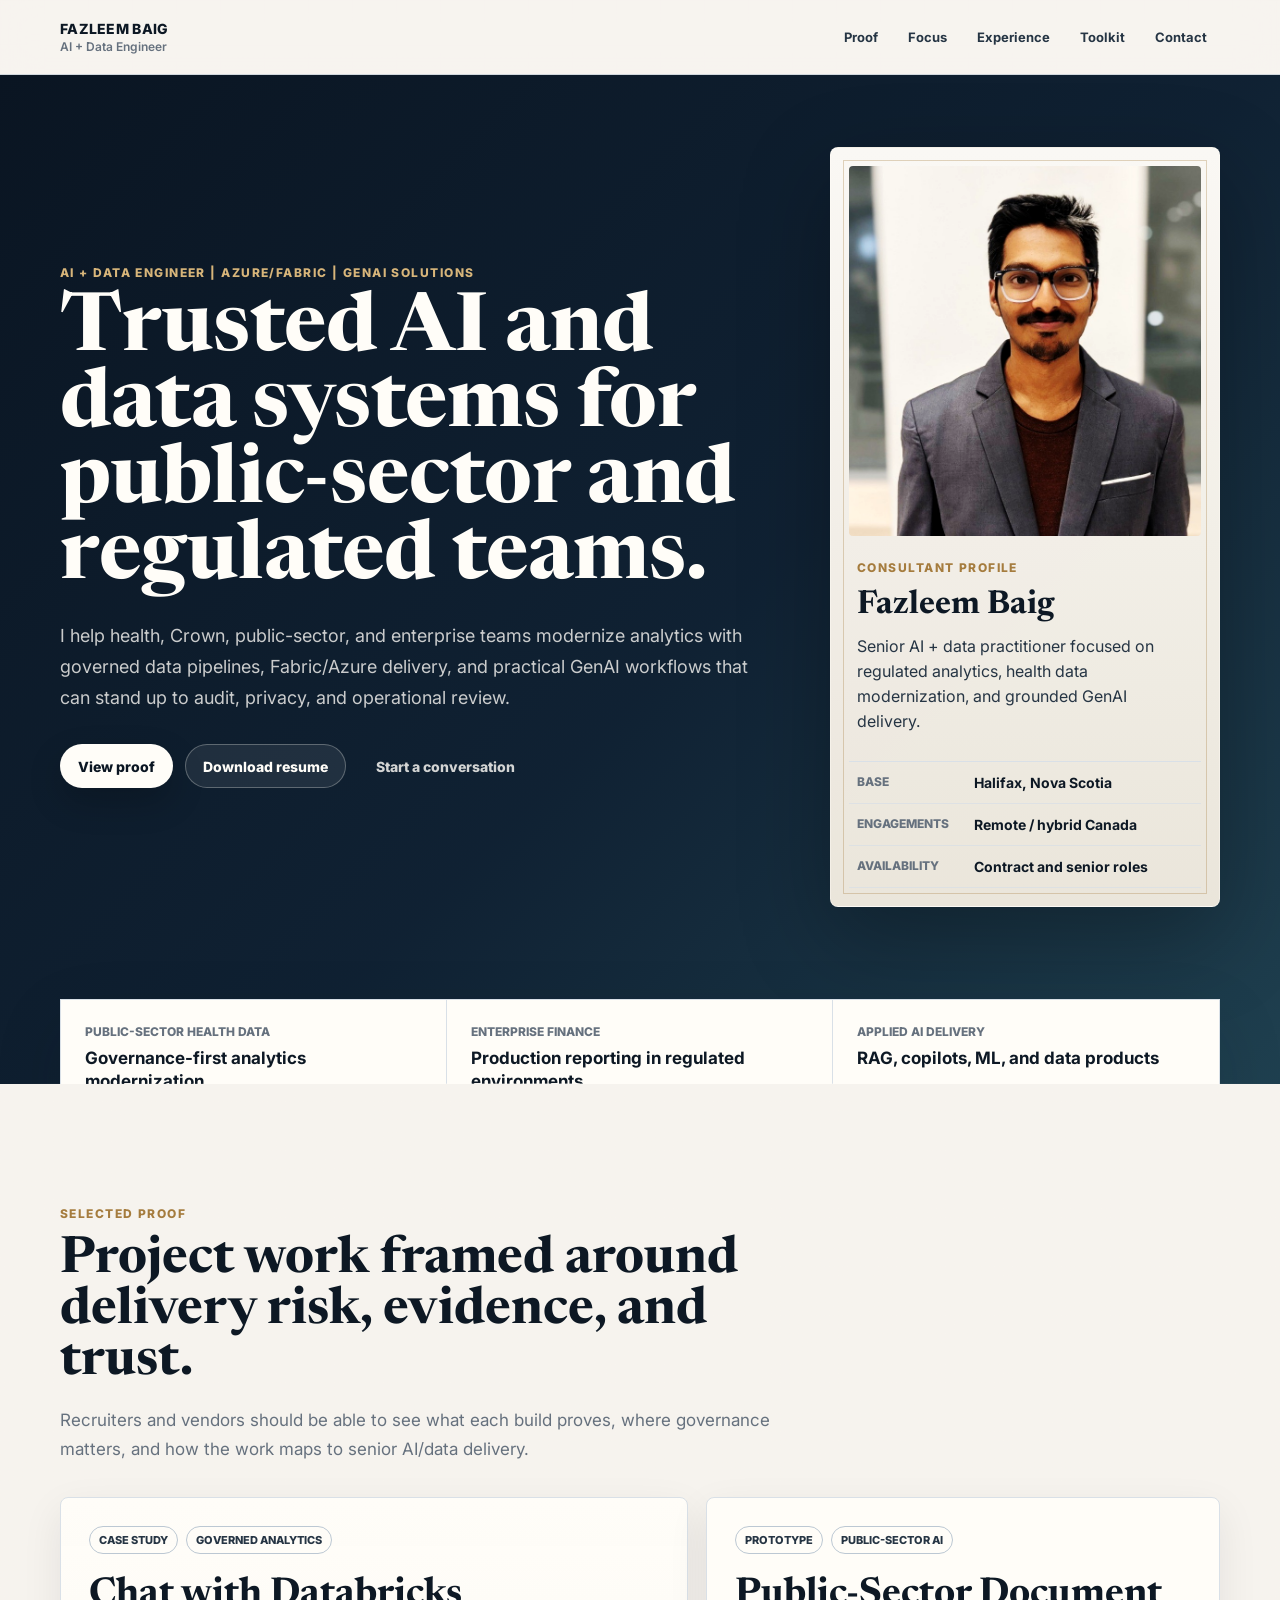
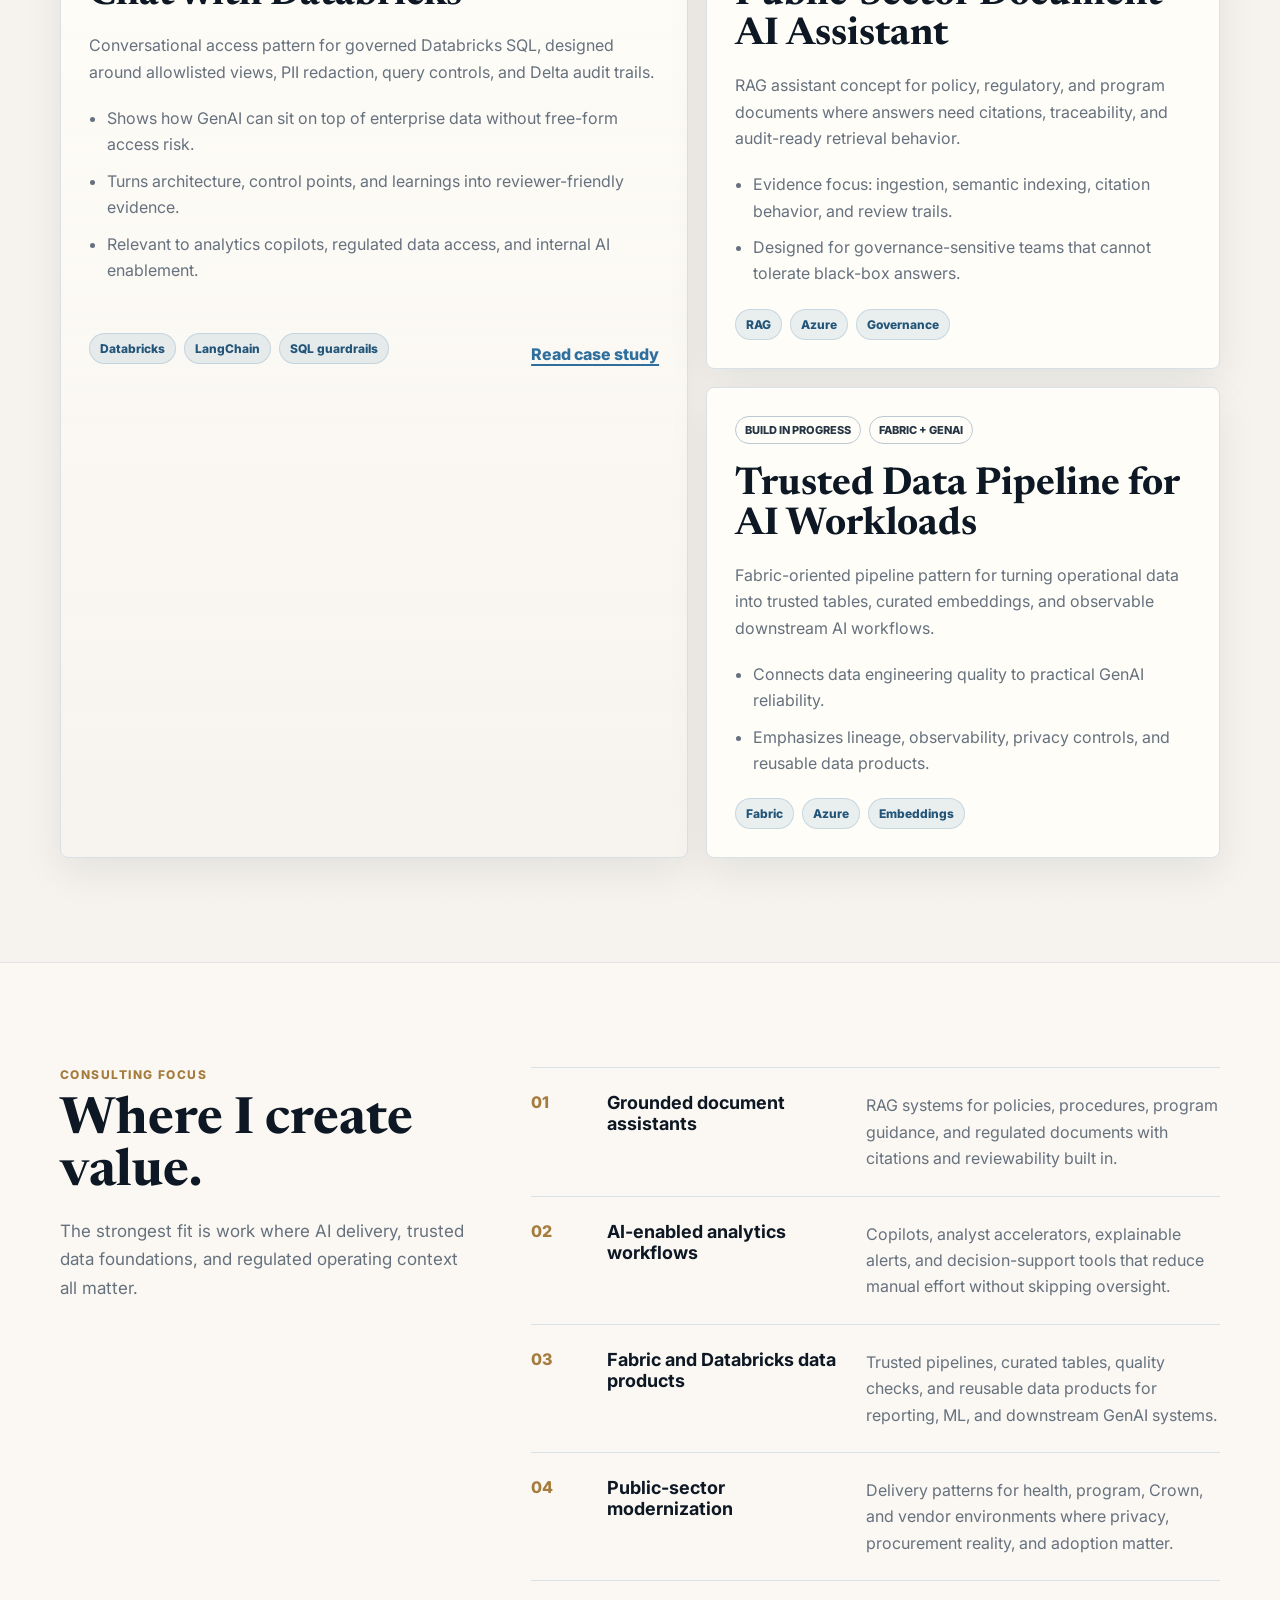
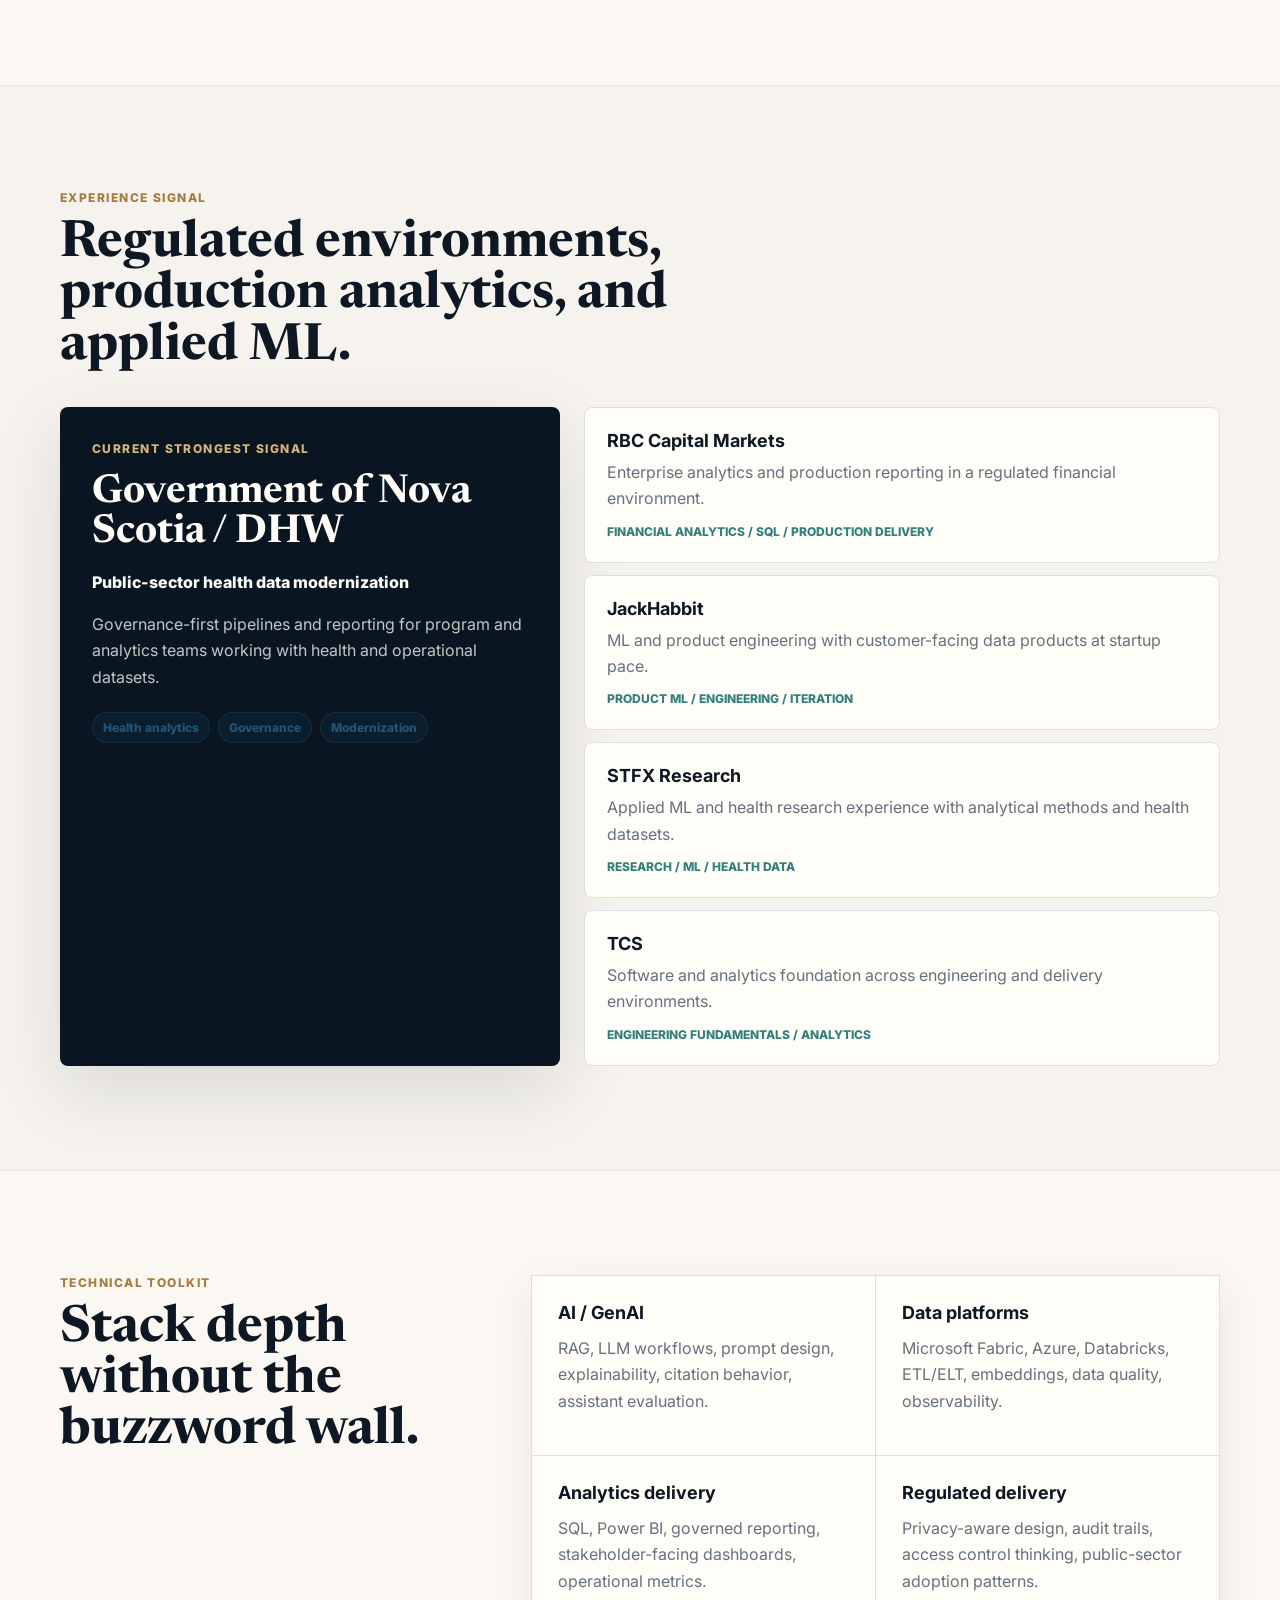
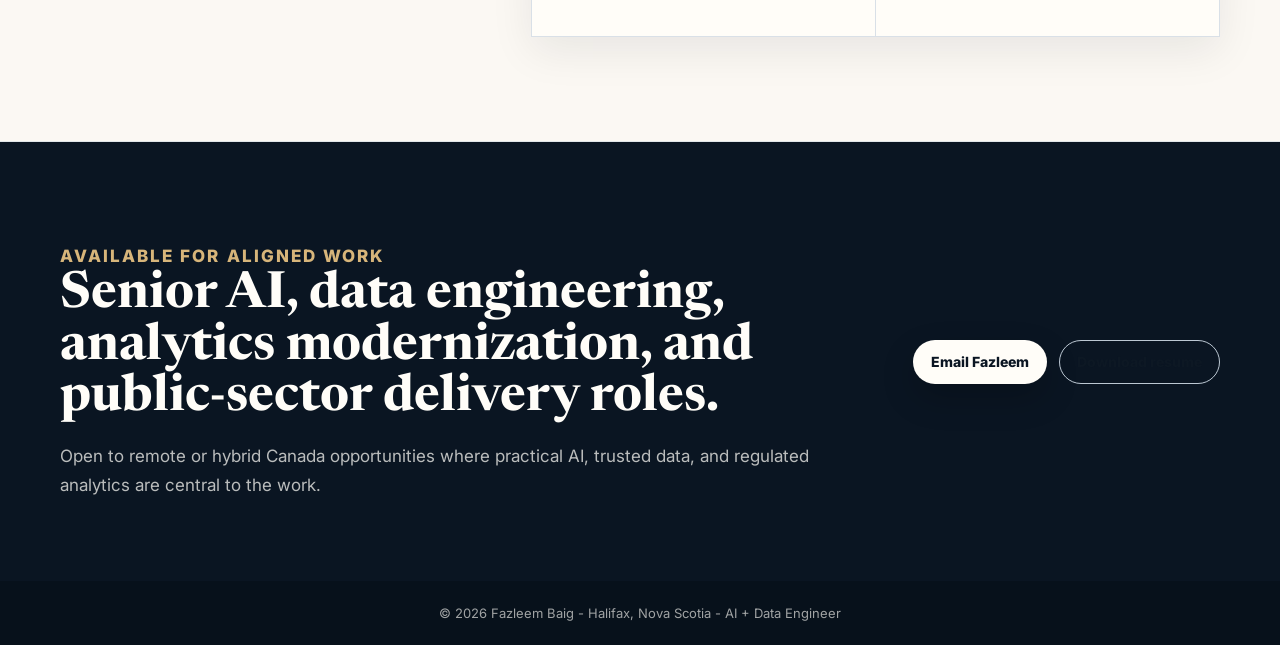
==== commit 465ec06e: "update portfolio" ====
--- a/index.html
+++ b/index.html
@@ -3,24 +3,22 @@
 <head>
   <meta charset="utf-8" />
   <meta name="viewport" content="width=device-width,initial-scale=1" />
-  <title>Fazleem Baig · AI + Data Engineer (Public-Sector & Regulated Analytics)</title>
-  <meta name="description" content="AI + Data Engineer building practical GenAI and data solutions for public-sector, health, and regulated environments." />
-  <!-- Fonts -->
-  <link href="https://fonts.googleapis.com/css2?family=Inter:wght@300;400;500;600;800&family=DM+Serif+Display:ital@0;1&display=swap" rel="stylesheet">
-  <!-- AOS (Animate On Scroll) -->
-  <link rel="stylesheet" href="https://unpkg.com/aos@next/dist/aos.css"/>
-  <!-- Styles -->
+  <title>Fazleem Baig - AI + Data Engineer for Regulated Analytics</title>
+  <meta name="description" content="AI + Data Engineer building practical GenAI, Azure/Fabric, and trusted data solutions for public-sector, health, Crown, and regulated teams." />
+  <link href="https://fonts.googleapis.com/css2?family=Inter:wght@400;500;600;700;800&family=Newsreader:opsz,wght@6..72,500;6..72,600;6..72,700&display=swap" rel="stylesheet">
   <link rel="stylesheet" href="assets/css/main.css" />
 </head>
 <body>
-  <!-- NAV -->
-  <header class="nav" role="banner">
+  <header class="site-header" role="banner">
     <div class="wrap nav-inner">
-      <div class="brand">FAZLEEM BAIG</div>
-      <button id="nav-toggle" class="nav-toggle" aria-label="Toggle navigation">☰</button>
+      <a class="brand" href="#top" aria-label="Fazleem Baig home">
+        <span>Fazleem Baig</span>
+        <small>AI + Data Engineer</small>
+      </a>
+      <button id="nav-toggle" class="nav-toggle" aria-label="Toggle navigation">Menu</button>
       <nav id="nav-links" class="nav-links" role="navigation">
-        <a href="#work">Work</a>
-        <a href="#what">What I build</a>
+        <a href="#work">Proof</a>
+        <a href="#focus">Focus</a>
         <a href="#experience">Experience</a>
         <a href="#toolkit">Toolkit</a>
         <a href="#contact">Contact</a>
@@ -28,274 +26,256 @@
     </div>
   </header>
 
-  <!-- HERO: premium dark gradient + profile card -->
-  <section class="hero hero-premium">
-    <div class="wrap hero-inner" data-aos="fade-up">
-      <div class="hero-left">
-        <div class="eyebrow">AI + Data Engineer | Azure / Fabric | GenAI</div>
-        <h1 class="headline">AI + Data Engineer for Public-Sector and Regulated Analytics Modernization</h1>
-        <p class="subhead">I help public-sector, health, Crown, and regulated teams modernize analytics by combining trusted data pipelines, Azure/Fabric, and practical GenAI workflows such as RAG assistants, analytics copilots, and decision-support products.</p>
-
-        <div class="cta">
-          <a class="btn btn-primary" href="#work">View work</a>
-          <a class="btn btn-ghost" href="assets/resume-fazleem.pdf" download>Download resume</a>
-          <a class="btn btn-outline" href="#contact">Contact</a>
-        </div>
-
-        <div class="cred-badges" aria-hidden="false" data-aos="fade-up" data-aos-delay="140">
-          <span class="badge-cred">Public-sector health data</span>
-          <span class="badge-cred">RBC enterprise analytics</span>
-          <span class="badge-cred">Applied ML background</span>
-          <span class="badge-cred">Azure / Fabric & GenAI</span>
-        </div>
-      </div>
-
-      <aside class="hero-card" data-aos="fade-left" data-aos-delay="120">
-        <div class="hero-card-inner">
+  <main id="top">
+    <section class="hero">
+      <div class="wrap hero-grid">
+        <div class="hero-copy">
+          <p class="eyebrow">AI + Data Engineer | Azure/Fabric | GenAI Solutions</p>
+          <h1>Trusted AI and data systems for public-sector and regulated teams.</h1>
+          <p class="hero-lede">I help health, Crown, public-sector, and enterprise teams modernize analytics with governed data pipelines, Fabric/Azure delivery, and practical GenAI workflows that can stand up to audit, privacy, and operational review.</p>
+          <div class="hero-actions">
+            <a class="btn btn-primary" href="#work">View proof</a>
+            <a class="btn btn-secondary" href="assets/docs/resume-fazleem.pdf" download>Download resume</a>
+            <a class="btn btn-quiet" href="mailto:fazleem.baig@gmail.com">Start a conversation</a>
+          </div>
+        </div>
+
+        <aside class="identity-panel" aria-label="Profile summary">
           <img class="profile" src="assets/img/profile.jpeg" alt="Fazleem Baig portrait" />
-          <div class="hero-meta">
-            <div class="name">Fazleem Baig</div>
-            <div class="role">AI + Data Engineer — public-sector & regulated analytics</div>
-            <div class="location">Halifax, Nova Scotia · Remote / hybrid Canada</div>
-            <div class="availability">Available for contract & senior engagements</div>
-            <div class="hero-cta">
-              <a class="btn btn-sm" href="mailto:fazleem.baig@gmail.com">Email</a>
-              <a class="btn btn-sm btn-outline" href="assets/resume-fazleem.pdf" download>Resume</a>
-            </div>
-          </div>
-        </div>
-      </aside>
-    </div>
-  </section>
-
-  <!-- CREDIBILITY STRIP -->
-  <section class="wrap cred-strip" data-aos="fade-up" data-aos-delay="160">
-    <div class="cred-card">
-      <h4>Public-sector health analytics</h4>
-      <p>Modernized program and clinical datasets with governance-first pipelines.</p>
-    </div>
-    <div class="cred-card">
-      <h4>Enterprise financial analytics</h4>
-      <p>Delivered production analytics and reporting in regulated environments.</p>
-    </div>
-    <div class="cred-card">
-      <h4>Applied ML & research</h4>
-      <p>Experience applying ML methods to health and product problems.</p>
-    </div>
-    <div class="cred-card">
-      <h4>Data quality & modernization</h4>
-      <p>Trusted data products, observability, and production-ready embeddings for RAG.</p>
-    </div>
-  </section>
-
-  <!-- SELECTED WORK / CURRENT BUILDS -->
-  <section id="work" class="section" data-aos="fade-up">
-    <div class="wrap">
-      <h2 class="section-title">Selected work / current builds</h2>
-      <p class="muted">Short problem statements and what each build proves. Status is explicit where work is in progress.</p>
-
-      <div class="grid projects">
-        <!-- Project 1 -->
-        <article class="card project-card" data-aos="fade-up" data-aos-delay="60">
-          <div class="project-top" style="background:linear-gradient(90deg,#06b6d4,#7c3aed);">
-            <div class="project-icon" aria-hidden="true">
-              <!-- small doc SVG -->
-              <svg width="28" height="28" viewBox="0 0 24 24" fill="none" aria-hidden="true"><path d="M6 2h7l5 5v13a1 1 0 0 1-1 1H6a1 1 0 0 1-1-1V3a1 1 0 0 1 1-1z" fill="#fff"/></svg>
-            </div>
-            <div class="project-title">Public-Sector Document AI Assistant</div>
-            <div class="status badge">Build in progress</div>
-          </div>
-          <div class="project-body">
-            <p class="lead">Problem: Teams need searchable regulatory documents and auditable answers.</p>
-            <p class="muted">What it proves: Ingest → semantic index → RAG with citations and audit trails for governance-sensitive content.</p>
-            <div class="tags"><span>RAG</span><span>Azure</span><span>Governance</span></div>
-            <div class="links">
-              <a class="btn btn-ghost disabled" href="#" aria-disabled="true">Demo coming soon</a>
-              <a class="btn btn-ghost disabled" href="#" aria-disabled="true">GitHub coming soon</a>
-              <a class="btn btn-ghost disabled" href="#" aria-disabled="true">Case study coming soon</a>
-            </div>
-          </div>
-        </article>
-
-        <!-- Project 2 -->
-        <article class="card project-card" data-aos="fade-up" data-aos-delay="120">
-          <div class="project-top" style="background:linear-gradient(90deg,#7c3aed,#06b6d4);">
-            <div class="project-icon" aria-hidden="true">
-              <!-- small heart/health SVG -->
-              <svg width="28" height="28" viewBox="0 0 24 24" fill="none" aria-hidden="true"><path d="M12 21s-8-6.5-8-11.5S7 3 12 7s8-1.5 8 2.5S12 21 12 21z" fill="#fff"/></svg>
-            </div>
-            <div class="project-title">Health Analytics Copilot</div>
-            <div class="status badge">Build in progress</div>
-          </div>
-          <div class="project-body">
-            <p class="lead">Problem: Analysts need fast cohort exploration, explainable alerts, and operational recommendations.</p>
-            <p class="muted">What it proves: Contextual copilots that surface drivers and recommended interventions with explainability front-and-center.</p>
-            <div class="tags"><span>Health</span><span>Privacy</span><span>Explainability</span></div>
-            <div class="links">
-              <a class="btn btn-ghost disabled" href="#" aria-disabled="true">Demo coming soon</a>
-              <a class="btn btn-ghost disabled" href="#" aria-disabled="true">GitHub coming soon</a>
-              <a class="btn btn-ghost disabled" href="#" aria-disabled="true">Case study coming soon</a>
-            </div>
-          </div>
-        </article>
-
-        <!-- Project 3 -->
-        <article class="card project-card" data-aos="fade-up" data-aos-delay="180">
-          <div class="project-top" style="background:linear-gradient(90deg,#0ea5a4,#6366f1);">
-            <div class="project-icon" aria-hidden="true">
-              <!-- small pipeline SVG -->
-              <svg width="28" height="28" viewBox="0 0 24 24" fill="none" aria-hidden="true"><path d="M3 6h18v3H3zM3 11h12v3H3zM3 16h6v3H3z" fill="#fff"/></svg>
-            </div>
-            <div class="project-title">Fabric + GenAI Data Pipeline</div>
-            <div class="status badge">Build in progress</div>
-          </div>
-          <div class="project-body">
-            <p class="lead">Problem: Production pipelines must feed trustworthy embeddings and data products for downstream RAG systems.</p>
-            <p class="muted">What it proves: Fabric-based ETL, curated embeddings, and secure prompt pipelines designed for compliance and observability.</p>
-            <div class="tags"><span>Fabric</span><span>Databricks</span><span>GenAI</span></div>
-            <div class="links">
-              <a class="btn btn-ghost disabled" href="#" aria-disabled="true">Demo coming soon</a>
-              <a class="btn btn-ghost disabled" href="#" aria-disabled="true">GitHub coming soon</a>
-              <a class="btn btn-ghost disabled" href="#" aria-disabled="true">Case study coming soon</a>
-            </div>
-          </div>
-        </article>
-      </div>
-    </div>
-  </section>
-
-  <!-- WHAT I BUILD (outcome-focused) -->
-  <section id="what" class="section alt" data-aos="fade-up">
-    <div class="wrap">
-      <h2 class="section-title">What I build</h2>
-      <div class="features">
-        <div class="feature">
-          <h3>Grounded document assistants</h3>
-          <p>RAG systems that return verifiable answers with citations and audit logs.</p>
-        </div>
-        <div class="feature">
-          <h3>AI-enabled analytics workflows</h3>
-          <p>Copilots and automation that accelerate analyst workflows and decision-making.</p>
-        </div>
-        <div class="feature">
-          <h3>Fabric & Databricks data products</h3>
-          <p>Production-ready pipelines, trusted tables, and observability for regulated reporting.</p>
-        </div>
-        <div class="feature">
-          <h3>Public-sector modernization</h3>
-          <p>Governance-first approaches for health, program, and Crown datasets.</p>
-        </div>
-      </div>
-    </div>
-  </section>
-
-  <!-- EXPERIENCE HIGHLIGHTS -->
-  <section id="experience" class="section" data-aos="fade-up">
-    <div class="wrap">
-      <h2 class="section-title">Experience highlights</h2>
-      <div class="timeline-cards">
-        <div class="exp-card">
-          <div class="exp-org">Government of Nova Scotia / DHW</div>
-          <div class="exp-role">Public-sector health data modernization</div>
-          <div class="exp-copy muted">Led governance-first pipelines and reporting for program and analytics teams.</div>
-          <div class="exp-tags"><span>Health</span><span>Governance</span><span>Fabric</span></div>
-        </div>
-
-        <div class="exp-card">
-          <div class="exp-org">RBC Capital Markets</div>
-          <div class="exp-role">Enterprise analytics — regulated environment</div>
-          <div class="exp-copy muted">Delivered production analytics and reporting frameworks for trading & risk teams.</div>
-          <div class="exp-tags"><span>Financial</span><span>SQL</span><span>Production</span></div>
-        </div>
-
-        <div class="exp-card">
-          <div class="exp-org">JackHabbit</div>
-          <div class="exp-role">ML & product engineering</div>
-          <div class="exp-copy muted">Built customer-facing ML features and data products at startup pace.</div>
-          <div class="exp-tags"><span>Startup</span><span>ML</span><span>Product</span></div>
-        </div>
-
-        <div class="exp-card">
-          <div class="exp-org">STFX (research)</div>
-          <div class="exp-role">Applied ML and health research</div>
-          <div class="exp-copy muted">Academic and applied work on ML methods in health datasets.</div>
-          <div class="exp-tags"><span>Research</span><span>ML</span><span>Health</span></div>
-        </div>
-
-        <div class="exp-card">
-          <div class="exp-org">TCS</div>
-          <div class="exp-role">Software & analytics foundation</div>
-          <div class="exp-copy muted">Early platform and analytics exposure with strong engineering fundamentals.</div>
-          <div class="exp-tags"><span>Engineering</span><span>Python</span></div>
-        </div>
-      </div>
-    </div>
-  </section>
-
-  <!-- TOOLKIT -->
-  <section id="toolkit" class="section alt" data-aos="fade-up">
-    <div class="wrap">
-      <h2 class="section-title">Technical toolkit</h2>
-      <div class="tool-grid">
-        <div class="tool-col">
-          <h4>AI / GenAI</h4>
-          <div class="tool-tags"><span>RAG</span><span>LLMs</span><span>Prompt engineering</span><span>Explainability</span></div>
-        </div>
-        <div class="tool-col">
-          <h4>Data engineering</h4>
-          <div class="tool-tags"><span>Fabric</span><span>Databricks</span><span>ETL</span><span>Embeddings</span></div>
-        </div>
-        <div class="tool-col">
-          <h4>Analytics / BI</h4>
-          <div class="tool-tags"><span>SQL</span><span>Power BI</span><span>Dashboards</span></div>
-        </div>
-        <div class="tool-col">
-          <h4>Cloud & platforms</h4>
-          <div class="tool-tags"><span>Azure</span><span>ADLS</span><span>Git</span></div>
-        </div>
-      </div>
-    </div>
-  </section>
-
-  <!-- OPPORTUNITIES I'M OPEN TO -->
-  <section class="section" data-aos="fade-up">
-    <div class="wrap">
-      <h2 class="section-title">Opportunities I'm open to</h2>
-      <p class="muted">Open to senior AI & data roles and contract engagements focused on trusted AI, analytics modernization, and public-sector work.</p>
-      <div class="roles-tiles">
-        <div class="role-tile">AI Engineer / GenAI Developer</div>
-        <div class="role-tile">Data + AI Engineer</div>
-        <div class="role-tile">Fabric / Analytics Engineer</div>
-        <div class="role-tile">Senior public-sector data roles</div>
-      </div>
-      <p class="muted small">Open to remote or hybrid Canada opportunities where AI, trusted data, and analytics modernization are central to the work.</p>
-    </div>
-  </section>
-
-  <!-- CONTACT — strong final CTA -->
-  <section id="contact" class="section alt" data-aos="fade-up">
-    <div class="wrap contact-cta">
-      <div class="contact-left">
-        <h2 class="section-title">Let's build something practical</h2>
-        <p class="muted">Email: <a href="mailto:fazleem.baig@gmail.com">fazleem.baig@gmail.com</a> · Location: Halifax, Nova Scotia, Canada</p>
-      </div>
-      <div class="contact-right">
-        <a class="btn btn-primary" href="mailto:fazleem.baig@gmail.com">Email me</a>
-        <a class="btn btn-ghost" href="https://www.linkedin.com/in/YOURID" target="_blank" rel="noopener">LinkedIn</a>
-        <a class="btn btn-ghost" href="https://github.com/YOURID" target="_blank" rel="noopener">GitHub</a>
-        <a class="btn btn-ghost" href="assets/resume-fazleem.pdf" download>Download resume</a>
-      </div>
-    </div>
-  </section>
-
-  <!-- FOOTER -->
+          <div class="identity-copy">
+            <p class="panel-label">Consultant profile</p>
+            <h2>Fazleem Baig</h2>
+            <p>Senior AI + data practitioner focused on regulated analytics, health data modernization, and grounded GenAI delivery.</p>
+          </div>
+          <dl class="identity-facts">
+            <div>
+              <dt>Base</dt>
+              <dd>Halifax, Nova Scotia</dd>
+            </div>
+            <div>
+              <dt>Engagements</dt>
+              <dd>Remote / hybrid Canada</dd>
+            </div>
+            <div>
+              <dt>Availability</dt>
+              <dd>Contract and senior roles</dd>
+            </div>
+          </dl>
+        </aside>
+      </div>
+
+      <div class="wrap proof-strip">
+        <div>
+          <span>Public-sector health data</span>
+          <strong>Governance-first analytics modernization</strong>
+        </div>
+        <div>
+          <span>Enterprise finance</span>
+          <strong>Production reporting in regulated environments</strong>
+        </div>
+        <div>
+          <span>Applied AI delivery</span>
+          <strong>RAG, copilots, ML, and data products</strong>
+        </div>
+      </div>
+    </section>
+
+    <section id="work" class="section section-work">
+      <div class="wrap">
+        <div class="section-heading">
+          <p class="section-kicker">Selected proof</p>
+          <h2>Project work framed around delivery risk, evidence, and trust.</h2>
+          <p>Recruiters and vendors should be able to see what each build proves, where governance matters, and how the work maps to senior AI/data delivery.</p>
+        </div>
+
+        <div class="proof-grid">
+          <article class="proof-card proof-card-featured">
+            <div class="proof-meta">
+              <span>Case study</span>
+              <span>Governed analytics</span>
+            </div>
+            <h3>Chat with Databricks</h3>
+            <p>Conversational access pattern for governed Databricks SQL, designed around allowlisted views, PII redaction, query controls, and Delta audit trails.</p>
+            <ul class="proof-list">
+              <li>Shows how GenAI can sit on top of enterprise data without free-form access risk.</li>
+              <li>Turns architecture, control points, and learnings into reviewer-friendly evidence.</li>
+              <li>Relevant to analytics copilots, regulated data access, and internal AI enablement.</li>
+            </ul>
+            <div class="proof-footer">
+              <div class="stack-tags">
+                <span>Databricks</span>
+                <span>LangChain</span>
+                <span>SQL guardrails</span>
+              </div>
+              <a class="text-link" href="projects/chat-with-databricks/">Read case study</a>
+            </div>
+          </article>
+
+          <article class="proof-card">
+            <div class="proof-meta">
+              <span>Prototype</span>
+              <span>Public-sector AI</span>
+            </div>
+            <h3>Public-Sector Document AI Assistant</h3>
+            <p>RAG assistant concept for policy, regulatory, and program documents where answers need citations, traceability, and audit-ready retrieval behavior.</p>
+            <ul class="proof-list">
+              <li>Evidence focus: ingestion, semantic indexing, citation behavior, and review trails.</li>
+              <li>Designed for governance-sensitive teams that cannot tolerate black-box answers.</li>
+            </ul>
+            <div class="stack-tags">
+              <span>RAG</span>
+              <span>Azure</span>
+              <span>Governance</span>
+            </div>
+          </article>
+
+          <article class="proof-card">
+            <div class="proof-meta">
+              <span>Build in progress</span>
+              <span>Fabric + GenAI</span>
+            </div>
+            <h3>Trusted Data Pipeline for AI Workloads</h3>
+            <p>Fabric-oriented pipeline pattern for turning operational data into trusted tables, curated embeddings, and observable downstream AI workflows.</p>
+            <ul class="proof-list">
+              <li>Connects data engineering quality to practical GenAI reliability.</li>
+              <li>Emphasizes lineage, observability, privacy controls, and reusable data products.</li>
+            </ul>
+            <div class="stack-tags">
+              <span>Fabric</span>
+              <span>Azure</span>
+              <span>Embeddings</span>
+            </div>
+          </article>
+        </div>
+      </div>
+    </section>
+
+    <section id="focus" class="section section-focus">
+      <div class="wrap focus-grid">
+        <div class="section-heading compact">
+          <p class="section-kicker">Consulting focus</p>
+          <h2>Where I create value.</h2>
+          <p>The strongest fit is work where AI delivery, trusted data foundations, and regulated operating context all matter.</p>
+        </div>
+
+        <div class="focus-list">
+          <article>
+            <span>01</span>
+            <h3>Grounded document assistants</h3>
+            <p>RAG systems for policies, procedures, program guidance, and regulated documents with citations and reviewability built in.</p>
+          </article>
+          <article>
+            <span>02</span>
+            <h3>AI-enabled analytics workflows</h3>
+            <p>Copilots, analyst accelerators, explainable alerts, and decision-support tools that reduce manual effort without skipping oversight.</p>
+          </article>
+          <article>
+            <span>03</span>
+            <h3>Fabric and Databricks data products</h3>
+            <p>Trusted pipelines, curated tables, quality checks, and reusable data products for reporting, ML, and downstream GenAI systems.</p>
+          </article>
+          <article>
+            <span>04</span>
+            <h3>Public-sector modernization</h3>
+            <p>Delivery patterns for health, program, Crown, and vendor environments where privacy, procurement reality, and adoption matter.</p>
+          </article>
+        </div>
+      </div>
+    </section>
+
+    <section id="experience" class="section">
+      <div class="wrap">
+        <div class="section-heading">
+          <p class="section-kicker">Experience signal</p>
+          <h2>Regulated environments, production analytics, and applied ML.</h2>
+        </div>
+
+        <div class="experience-board">
+          <article class="experience-primary">
+            <p class="role-label">Current strongest signal</p>
+            <h3>Government of Nova Scotia / DHW</h3>
+            <p class="experience-role">Public-sector health data modernization</p>
+            <p>Governance-first pipelines and reporting for program and analytics teams working with health and operational datasets.</p>
+            <div class="stack-tags">
+              <span>Health analytics</span>
+              <span>Governance</span>
+              <span>Modernization</span>
+            </div>
+          </article>
+
+          <div class="experience-list">
+            <article>
+              <h3>RBC Capital Markets</h3>
+              <p>Enterprise analytics and production reporting in a regulated financial environment.</p>
+              <span>Financial analytics / SQL / production delivery</span>
+            </article>
+            <article>
+              <h3>JackHabbit</h3>
+              <p>ML and product engineering with customer-facing data products at startup pace.</p>
+              <span>Product ML / engineering / iteration</span>
+            </article>
+            <article>
+              <h3>STFX Research</h3>
+              <p>Applied ML and health research experience with analytical methods and health datasets.</p>
+              <span>Research / ML / health data</span>
+            </article>
+            <article>
+              <h3>TCS</h3>
+              <p>Software and analytics foundation across engineering and delivery environments.</p>
+              <span>Engineering fundamentals / analytics</span>
+            </article>
+          </div>
+        </div>
+      </div>
+    </section>
+
+    <section id="toolkit" class="section section-toolkit">
+      <div class="wrap toolkit-grid">
+        <div class="section-heading compact">
+          <p class="section-kicker">Technical toolkit</p>
+          <h2>Stack depth without the buzzword wall.</h2>
+        </div>
+
+        <div class="toolkit-matrix">
+          <div>
+            <h3>AI / GenAI</h3>
+            <p>RAG, LLM workflows, prompt design, explainability, citation behavior, assistant evaluation.</p>
+          </div>
+          <div>
+            <h3>Data platforms</h3>
+            <p>Microsoft Fabric, Azure, Databricks, ETL/ELT, embeddings, data quality, observability.</p>
+          </div>
+          <div>
+            <h3>Analytics delivery</h3>
+            <p>SQL, Power BI, governed reporting, stakeholder-facing dashboards, operational metrics.</p>
+          </div>
+          <div>
+            <h3>Regulated delivery</h3>
+            <p>Privacy-aware design, audit trails, access control thinking, public-sector adoption patterns.</p>
+          </div>
+        </div>
+      </div>
+    </section>
+
+    <section id="contact" class="contact-section">
+      <div class="wrap contact-panel">
+        <div>
+          <p class="section-kicker">Available for aligned work</p>
+          <h2>Senior AI, data engineering, analytics modernization, and public-sector delivery roles.</h2>
+          <p>Open to remote or hybrid Canada opportunities where practical AI, trusted data, and regulated analytics are central to the work.</p>
+        </div>
+        <div class="contact-actions">
+          <a class="btn btn-primary" href="mailto:fazleem.baig@gmail.com">Email Fazleem</a>
+          <a class="btn btn-secondary" href="assets/docs/resume-fazleem.pdf" download>Download resume</a>
+        </div>
+      </div>
+    </section>
+  </main>
+
   <footer class="footer">
-    <div class="wrap">© <span id="year"></span> Fazleem Baig · Halifax, Nova Scotia · AI + Data Engineer</div>
+    <div class="wrap">© <span id="year"></span> Fazleem Baig - Halifax, Nova Scotia - AI + Data Engineer</div>
   </footer>
 
-  <!-- Scripts -->
   <script src="assets/js/main.js"></script>
-  <script src="https://unpkg.com/aos@next/dist/aos.js"></script>
-  <script>AOS.init({ duration: 700, easing: 'ease-out', once: true, offset: 80 });</script>
 </body>
 </html>
--- a/assets/css/main.css
+++ b/assets/css/main.css
@@ -1,144 +1,932 @@
-/* Design tokens */
-:root{
-  --bg-hero-top:#071126;
-  --bg-hero-bottom:rgba(7,17,38,0.6);
-  --page-bg:#f7f9fb;
-  --muted:#6b7280;
-  --accent-1:#06b6d4; /* teal */
-  --accent-2:#7c3aed; /* violet */
-  --accent-grad: linear-gradient(90deg,var(--accent-1),var(--accent-2));
-  --text-dark:#0b1220;
-  --card:#ffffff;
-  --glass-bg: rgba(255,255,255,0.06);
-  --radius:14px;
-  --shadow: 0 10px 30px rgba(11,18,32,0.08);
-  --max-width:1100px;
-  font-family: 'Inter', system-ui, -apple-system, 'Segoe UI', Roboto, 'Helvetica Neue', Arial;
-  -webkit-font-smoothing:antialiased;
-}
-
-/* Reset / base */
-*{box-sizing:border-box}
-html,body{margin:0;height:100%;background:var(--page-bg);color:var(--text-dark)}
-.wrap{max-width:var(--max-width);margin:0 auto;padding:28px}
-
-/* NAV */
-.nav{position:sticky;top:0;z-index:50;background:transparent;padding:14px 0}
-.nav-inner{display:flex;align-items:center;justify-content:space-between;gap:12px}
-.brand{font-weight:800;letter-spacing:1px;color:var(--text-dark);}
-.nav-links{display:flex;gap:18px}
-.nav-links a{color:var(--text-dark);text-decoration:none;padding:8px 10px;border-radius:10px;font-weight:600;transition:all .16s ease}
-.nav-links a:hover{background:rgba(11,18,32,0.04)}
-.nav-toggle{display:none;background:transparent;border:0;font-size:20px}
-
-/* HERO */
-.hero-premium{
-  background:linear-gradient(180deg,var(--bg-hero-top) 0%, var(--bg-hero-bottom) 40%, transparent 100%);
-  color:white;padding:56px 0 36px;border-bottom:1px solid rgba(255,255,255,0.03);
-}
-.hero-inner{display:flex;gap:28px;align-items:center;justify-content:space-between}
-.eyebrow{font-weight:700;color:rgba(255,255,255,0.9);font-size:13px;margin-bottom:12px}
-.headline{font-family:'DM Serif Display', serif;font-size:36px;margin:0 0 12px;line-height:1.05;color:#ffffff}
-.subhead{color:rgba(229,231,235,0.9);margin:0 0 18px;line-height:1.5;font-size:16px}
-.cta{display:flex;gap:12px;flex-wrap:wrap;margin-bottom:12px}
-
-/* cred badges next to hero CTA */
-.cred-badges{display:flex;gap:10px;margin-top:8px;flex-wrap:wrap}
-.badge-cred{background:rgba(255,255,255,0.06);padding:8px 12px;border-radius:999px;font-weight:700;font-size:13px;color:rgba(255,255,255,0.95)}
-
-/* Hero profile card */
-.hero-card{width:340px;background:linear-gradient(180deg, rgba(255,255,255,0.03), rgba(255,255,255,0.02));border-radius:16px;padding:14px;backdrop-filter: blur(6px);-webkit-backdrop-filter: blur(6px);box-shadow:var(--shadow);border:1px solid rgba(255,255,255,0.04)}
-.hero-card-inner{display:flex;gap:12px;align-items:center}
-.profile{width:92px;height:92px;border-radius:12px;object-fit:cover;border:2px solid rgba(255,255,255,0.06)}
-.hero-meta{flex:1}
-.name{font-weight:800;color:white}
-.role{font-size:13px;color:rgba(255,255,255,0.9);margin-top:6px}
-.location{font-size:12px;color:rgba(255,255,255,0.7);margin-top:6px}
-.availability{margin-top:8px;font-size:13px;color:rgba(255,255,255,0.85)}
-.hero-cta{margin-top:10px;display:flex;gap:8px}
-.btn-sm{padding:8px 10px;font-size:13px;border-radius:8px}
-
-/* Buttons */
-.btn{display:inline-block;padding:10px 16px;border-radius:10px;text-decoration:none;font-weight:700;border:1px solid transparent;transition:transform .12s ease,box-shadow .12s ease}
-.btn-primary{background:var(--accent-1);background-image:var(--accent-grad);color:white;box-shadow:0 8px 24px rgba(12,20,40,0.18)}
-.btn-ghost{background:transparent;color:var(--text-dark);border:1px solid rgba(11,18,32,0.06)}
-.btn-outline{background:transparent;color:white;border:1px solid rgba(255,255,255,0.12)}
-.btn:hover{transform:translateY(-3px)}
-.btn[aria-disabled="true"],.btn.disabled{opacity:.5;pointer-events:none;transform:none}
-
-/* CREDIBILITY STRIP */
-.cred-strip{display:grid;grid-template-columns:repeat(4,1fr);gap:16px;margin-top:-18px;margin-bottom:28px}
-.cred-card{background:white;padding:18px;border-radius:12px;box-shadow:var(--shadow);border:1px solid rgba(11,18,32,0.04)}
-.cred-card h4{margin:0 0 6px}
-.cred-card p{margin:0;color:var(--muted);font-size:14px}
-
-/* SECTIONS */
-.section{padding:44px 0}
-.section.alt{background:transparent}
-.section-title{font-size:20px;margin:0 0 14px;color:var(--text-dark)}
-
-/* PROJECTS (polished) */
-.grid.projects{display:grid;grid-template-columns:repeat(auto-fit,minmax(300px,1fr));gap:18px}
-.project-card{border-radius:12px;overflow:hidden;box-shadow:0 14px 40px rgba(11,18,32,0.06);background:var(--card);display:flex;flex-direction:column}
-.project-top{display:flex;align-items:center;justify-content:space-between;padding:14px;color:white}
-.project-title{font-weight:800;font-size:16px}
-.project-body{padding:16px;background:transparent}
-.project-body .lead{font-weight:700;margin:0 0 8px}
-.project-body .muted{color:var(--muted);margin:0 0 12px}
-.project-icon{width:40px;height:40px;border-radius:8px;display:flex;align-items:center;justify-content:center;margin-right:10px}
-.tags{display:flex;gap:8px;flex-wrap:wrap;margin-bottom:12px}
-.tags span{background:rgba(11,18,32,0.06);padding:6px 8px;border-radius:8px;font-size:13px}
-.links{display:flex;gap:8px;flex-wrap:wrap}
-
-/* WHAT I BUILD */
-.features{display:grid;grid-template-columns:repeat(auto-fit,minmax(220px,1fr));gap:16px}
-.feature{background:var(--card);padding:20px;border-radius:12px;box-shadow:0 8px 30px rgba(11,18,32,0.06);color:var(--text-dark)}
-.feature h3{margin:0 0 8px}
-
-/* EXPERIENCE HIGHLIGHTS */
-.timeline-cards{display:grid;grid-template-columns:repeat(auto-fit,minmax(260px,1fr));gap:16px}
-.exp-card{background:white;padding:16px;border-radius:12px;box-shadow:var(--shadow);border:1px solid rgba(11,18,32,0.04)}
-.exp-org{font-weight:800}
-.exp-role{font-size:14px;margin-top:6px}
-.exp-copy{margin-top:8px}
-.exp-tags{display:flex;gap:8px;margin-top:10px}
-.exp-tags span{background:rgba(11,18,32,0.06);padding:6px 8px;border-radius:7px;font-size:12px}
-
-/* TOOLKIT */
-.tool-grid{display:grid;grid-template-columns:repeat(auto-fit,minmax(200px,1fr));gap:16px}
-.tool-col{background:white;padding:14px;border-radius:12px;box-shadow:var(--shadow);border:1px solid rgba(11,18,32,0.04)}
-.tool-tags{display:flex;flex-wrap:wrap;gap:8px;margin-top:8px}
-.tool-tags span{background:rgba(11,18,32,0.05);padding:6px 8px;border-radius:8px;font-size:13px}
-
-/* OPPORTUNITIES */
-.roles-tiles{display:flex;flex-wrap:wrap;gap:10px;margin-top:12px}
-.role-tile{background:white;padding:10px 14px;border-radius:10px;box-shadow:0 6px 18px rgba(11,18,32,0.06);font-weight:700}
-
-/* CONTACT CTA */
-.contact-cta{display:flex;align-items:center;justify-content:space-between;gap:20px}
-.contact-left{flex:1}
-.contact-right{display:flex;gap:10px;align-items:center}
-
-/* Footer */
-.footer{padding:18px 0;border-top:1px solid rgba(11,18,32,0.04);text-align:center;color:var(--muted)}
-
-/* Responsive */
-@media (max-width:1000px){
-  .hero-inner{flex-direction:column;align-items:flex-start}
-  .hero-card{width:100%}
-  .cred-strip{grid-template-columns:repeat(2,1fr)}
-  .grid.projects{grid-template-columns:1fr}
-  .headline{font-size:30px}
-}
-@media (max-width:720px){
-  .nav-toggle{display:block}
-  .nav-links{position:absolute;right:18px;top:68px;background:white;padding:12px;border-radius:8px;box-shadow:0 10px 30px rgba(11,18,32,0.06);flex-direction:column;display:none}
-  .nav-links.open{display:flex}
-  .cred-strip{grid-template-columns:1fr}
-  .headline{font-size:22px}
-  .profile{width:80px;height:80px}
-  .contact-cta{flex-direction:column;align-items:flex-start}
-}
-
-/* Accessibility: focus states */
-a:focus, button:focus{outline:2px solid rgba(7,125,127,0.18);outline-offset:2px}
+:root {
+  --ink: #0d1824;
+  --ink-soft: #263544;
+  --muted: #66717e;
+  --line: #d9e0e7;
+  --line-strong: #bcc8d3;
+  --paper: #f6f3ee;
+  --paper-deep: #ece7de;
+  --surface: #fffdf8;
+  --navy: #0a1522;
+  --navy-2: #102234;
+  --azure: #2e6f9e;
+  --teal: #347f7b;
+  --brass: #a57c3e;
+  --shadow: 0 24px 70px rgba(13, 24, 36, 0.12);
+  --shadow-soft: 0 14px 40px rgba(13, 24, 36, 0.08);
+  --radius: 8px;
+  --max-width: 1160px;
+  font-family: "Inter", system-ui, -apple-system, BlinkMacSystemFont, "Segoe UI", sans-serif;
+  color: var(--ink);
+  background: var(--paper);
+  -webkit-font-smoothing: antialiased;
+  text-rendering: optimizeLegibility;
+}
+
+* {
+  box-sizing: border-box;
+}
+
+html {
+  scroll-behavior: smooth;
+}
+
+body {
+  margin: 0;
+  min-height: 100%;
+  background:
+    linear-gradient(180deg, rgba(255, 253, 248, 0.72), rgba(246, 243, 238, 0.96) 42rem),
+    var(--paper);
+  color: var(--ink);
+}
+
+body::before {
+  content: "";
+  position: fixed;
+  inset: 0;
+  pointer-events: none;
+  background-image:
+    linear-gradient(rgba(13, 24, 36, 0.035) 1px, transparent 1px),
+    linear-gradient(90deg, rgba(13, 24, 36, 0.028) 1px, transparent 1px);
+  background-size: 44px 44px;
+  mask-image: linear-gradient(180deg, rgba(0, 0, 0, 0.48), transparent 72%);
+}
+
+a {
+  color: inherit;
+}
+
+.wrap {
+  width: min(100% - 40px, var(--max-width));
+  margin: 0 auto;
+}
+
+.site-header {
+  position: sticky;
+  top: 0;
+  z-index: 50;
+  background: rgba(246, 243, 238, 0.86);
+  border-bottom: 1px solid rgba(188, 200, 211, 0.64);
+  backdrop-filter: blur(18px);
+  -webkit-backdrop-filter: blur(18px);
+}
+
+.nav-inner {
+  min-height: 74px;
+  display: flex;
+  align-items: center;
+  justify-content: space-between;
+  gap: 24px;
+}
+
+.brand {
+  display: grid;
+  gap: 2px;
+  color: var(--ink);
+  text-decoration: none;
+}
+
+.brand span {
+  font-weight: 800;
+  letter-spacing: 0.02em;
+  text-transform: uppercase;
+  font-size: 14px;
+}
+
+.brand small {
+  color: var(--muted);
+  font-size: 12px;
+  font-weight: 600;
+}
+
+.nav-links {
+  display: flex;
+  align-items: center;
+  gap: 4px;
+}
+
+.nav-links a {
+  color: var(--ink-soft);
+  text-decoration: none;
+  border-radius: 999px;
+  padding: 9px 13px;
+  font-size: 13px;
+  font-weight: 700;
+}
+
+.nav-links a:hover {
+  background: rgba(13, 24, 36, 0.06);
+}
+
+.nav-toggle {
+  display: none;
+  border: 1px solid var(--line-strong);
+  background: var(--surface);
+  border-radius: 999px;
+  padding: 9px 12px;
+  color: var(--ink);
+  font-weight: 800;
+}
+
+.hero {
+  position: relative;
+  overflow: hidden;
+  background:
+    linear-gradient(135deg, rgba(10, 21, 34, 0.98), rgba(16, 34, 52, 0.94) 55%, rgba(34, 70, 86, 0.88)),
+    var(--navy);
+  color: #fffdf8;
+  padding: 72px 0 0;
+}
+
+.hero::after {
+  content: "";
+  position: absolute;
+  inset: auto 0 0;
+  height: 1px;
+  background: linear-gradient(90deg, transparent, rgba(255, 253, 248, 0.42), transparent);
+}
+
+.hero-grid {
+  position: relative;
+  display: grid;
+  grid-template-columns: minmax(0, 1.25fr) 390px;
+  gap: 56px;
+  align-items: center;
+  padding-bottom: 58px;
+}
+
+.hero-copy {
+  max-width: 760px;
+}
+
+.eyebrow,
+.section-kicker,
+.panel-label,
+.role-label {
+  margin: 0 0 14px;
+  color: var(--brass);
+  font-size: 12px;
+  font-weight: 800;
+  letter-spacing: 0.12em;
+  text-transform: uppercase;
+}
+
+.hero .eyebrow {
+  color: #d7b57a;
+}
+
+.hero h1,
+.section-heading h2,
+.contact-panel h2 {
+  font-family: "Newsreader", Georgia, serif;
+  letter-spacing: 0;
+}
+
+.hero h1 {
+  max-width: 820px;
+  margin: 0;
+  font-size: clamp(46px, 6.3vw, 82px);
+  line-height: 0.94;
+  font-weight: 700;
+}
+
+.hero-lede {
+  max-width: 720px;
+  margin: 24px 0 0;
+  color: rgba(255, 253, 248, 0.78);
+  font-size: 18px;
+  line-height: 1.72;
+}
+
+.hero-actions,
+.contact-actions {
+  display: flex;
+  flex-wrap: wrap;
+  gap: 12px;
+  margin-top: 30px;
+}
+
+.btn {
+  display: inline-flex;
+  align-items: center;
+  justify-content: center;
+  min-height: 44px;
+  padding: 11px 17px;
+  border: 1px solid transparent;
+  border-radius: 999px;
+  font-size: 14px;
+  font-weight: 800;
+  text-decoration: none;
+  transition: transform 0.16s ease, background 0.16s ease, border-color 0.16s ease;
+}
+
+.btn:hover {
+  transform: translateY(-2px);
+}
+
+.btn-primary {
+  background: #fffdf8;
+  color: var(--navy);
+  box-shadow: 0 14px 34px rgba(0, 0, 0, 0.2);
+}
+
+.btn-secondary {
+  background: rgba(255, 253, 248, 0.08);
+  border-color: rgba(255, 253, 248, 0.28);
+  color: #fffdf8;
+}
+
+.btn-quiet {
+  color: rgba(255, 253, 248, 0.82);
+  border-color: transparent;
+}
+
+.contact-panel .btn-secondary,
+.section .btn-secondary {
+  background: transparent;
+  color: var(--ink);
+  border-color: var(--line-strong);
+}
+
+.identity-panel {
+  position: relative;
+  background: linear-gradient(180deg, rgba(255, 253, 248, 0.98), rgba(239, 233, 222, 0.98));
+  color: var(--ink);
+  border: 1px solid rgba(255, 253, 248, 0.42);
+  border-radius: var(--radius);
+  padding: 18px;
+  box-shadow: 0 30px 90px rgba(0, 0, 0, 0.28);
+}
+
+.identity-panel::before {
+  content: "";
+  position: absolute;
+  inset: 12px;
+  border: 1px solid rgba(165, 124, 62, 0.32);
+  pointer-events: none;
+}
+
+.profile {
+  display: block;
+  width: 100%;
+  aspect-ratio: 1 / 1.05;
+  object-fit: cover;
+  border-radius: 4px;
+  filter: saturate(0.92) contrast(1.04);
+}
+
+.identity-copy {
+  position: relative;
+  padding: 24px 8px 8px;
+}
+
+.identity-copy h2 {
+  margin: 0;
+  font-family: "Newsreader", Georgia, serif;
+  font-size: 33px;
+  line-height: 1;
+}
+
+.identity-copy p:not(.panel-label) {
+  margin: 12px 0 0;
+  color: var(--ink-soft);
+  line-height: 1.58;
+}
+
+.identity-facts {
+  position: relative;
+  margin: 18px 0 0;
+  padding: 0;
+  border-top: 1px solid var(--line);
+}
+
+.identity-facts div {
+  display: grid;
+  grid-template-columns: 105px 1fr;
+  gap: 12px;
+  padding: 12px 8px;
+  border-bottom: 1px solid rgba(217, 224, 231, 0.72);
+}
+
+.identity-facts dt {
+  color: var(--muted);
+  font-size: 12px;
+  font-weight: 800;
+  text-transform: uppercase;
+}
+
+.identity-facts dd {
+  margin: 0;
+  color: var(--ink);
+  font-size: 14px;
+  font-weight: 700;
+}
+
+.proof-strip {
+  position: relative;
+  display: grid;
+  grid-template-columns: repeat(3, 1fr);
+  gap: 0;
+  background: var(--surface);
+  color: var(--ink);
+  border: 1px solid var(--line);
+  box-shadow: var(--shadow);
+  transform: translateY(34px);
+}
+
+.proof-strip div {
+  padding: 24px;
+  border-right: 1px solid var(--line);
+}
+
+.proof-strip div:last-child {
+  border-right: 0;
+}
+
+.proof-strip span {
+  display: block;
+  margin-bottom: 8px;
+  color: var(--muted);
+  font-size: 12px;
+  font-weight: 800;
+  text-transform: uppercase;
+}
+
+.proof-strip strong {
+  display: block;
+  color: var(--ink);
+  font-size: 17px;
+  line-height: 1.35;
+}
+
+.section {
+  padding: 104px 0;
+}
+
+.section-work {
+  padding-top: 122px;
+}
+
+.section-focus,
+.section-toolkit {
+  background: rgba(255, 253, 248, 0.46);
+  border-block: 1px solid rgba(217, 224, 231, 0.72);
+}
+
+.section-heading {
+  max-width: 780px;
+  margin-bottom: 34px;
+}
+
+.section-heading.compact {
+  margin-bottom: 0;
+}
+
+.section-heading h2,
+.contact-panel h2 {
+  margin: 0;
+  color: var(--ink);
+  font-size: clamp(34px, 4vw, 56px);
+  line-height: 1;
+}
+
+.section-heading p:not(.section-kicker),
+.contact-panel p {
+  margin: 18px 0 0;
+  color: var(--muted);
+  font-size: 17px;
+  line-height: 1.68;
+}
+
+.proof-grid {
+  display: grid;
+  grid-template-columns: 1.1fr 0.9fr;
+  gap: 18px;
+}
+
+.proof-card {
+  background: var(--surface);
+  border: 1px solid var(--line);
+  border-radius: var(--radius);
+  padding: 28px;
+  box-shadow: var(--shadow-soft);
+}
+
+.proof-card-featured {
+  grid-row: span 2;
+  background:
+    linear-gradient(180deg, rgba(255, 253, 248, 0.98), rgba(246, 243, 238, 0.94)),
+    var(--surface);
+}
+
+.proof-meta {
+  display: flex;
+  flex-wrap: wrap;
+  gap: 8px;
+  margin-bottom: 22px;
+}
+
+.proof-meta span {
+  border: 1px solid var(--line-strong);
+  border-radius: 999px;
+  padding: 6px 9px;
+  color: var(--ink-soft);
+  font-size: 11px;
+  font-weight: 800;
+  text-transform: uppercase;
+}
+
+.proof-card h3,
+.focus-list h3,
+.experience-board h3,
+.toolkit-matrix h3 {
+  margin: 0;
+  color: var(--ink);
+}
+
+.proof-card h3 {
+  max-width: 620px;
+  font-family: "Newsreader", Georgia, serif;
+  font-size: clamp(28px, 3vw, 42px);
+  line-height: 1.04;
+}
+
+.proof-card p,
+.proof-list,
+.focus-list p,
+.experience-board p,
+.toolkit-matrix p {
+  color: var(--muted);
+  line-height: 1.65;
+}
+
+.proof-card p {
+  margin: 16px 0 0;
+}
+
+.proof-list {
+  margin: 20px 0 0;
+  padding-left: 18px;
+}
+
+.proof-list li + li {
+  margin-top: 10px;
+}
+
+.proof-footer {
+  display: flex;
+  align-items: end;
+  justify-content: space-between;
+  gap: 18px;
+  margin-top: 28px;
+}
+
+.stack-tags {
+  display: flex;
+  flex-wrap: wrap;
+  gap: 8px;
+  margin-top: 22px;
+}
+
+.stack-tags span {
+  background: rgba(46, 111, 158, 0.1);
+  border: 1px solid rgba(46, 111, 158, 0.18);
+  border-radius: 999px;
+  padding: 7px 10px;
+  color: #235579;
+  font-size: 12px;
+  font-weight: 800;
+}
+
+.text-link {
+  color: var(--azure);
+  font-weight: 800;
+  text-decoration-thickness: 2px;
+  text-underline-offset: 4px;
+  white-space: nowrap;
+}
+
+.focus-grid,
+.toolkit-grid {
+  display: grid;
+  grid-template-columns: 0.75fr 1.25fr;
+  gap: 58px;
+  align-items: start;
+}
+
+.focus-list {
+  display: grid;
+  gap: 0;
+  border-top: 1px solid var(--line);
+}
+
+.focus-list article {
+  display: grid;
+  grid-template-columns: 54px 0.8fr 1.2fr;
+  gap: 22px;
+  padding: 24px 0;
+  border-bottom: 1px solid var(--line);
+}
+
+.focus-list span {
+  color: var(--brass);
+  font-weight: 800;
+}
+
+.focus-list h3 {
+  font-size: 18px;
+}
+
+.focus-list p {
+  margin: 0;
+}
+
+.experience-board {
+  display: grid;
+  grid-template-columns: 0.88fr 1.12fr;
+  gap: 24px;
+}
+
+.experience-primary {
+  background: var(--navy);
+  color: #fffdf8;
+  border-radius: var(--radius);
+  padding: 32px;
+  box-shadow: var(--shadow);
+}
+
+.experience-primary h3 {
+  color: #fffdf8;
+  font-family: "Newsreader", Georgia, serif;
+  font-size: 40px;
+  line-height: 1;
+}
+
+.experience-primary .role-label {
+  color: #d7b57a;
+}
+
+.experience-primary p {
+  color: rgba(255, 253, 248, 0.76);
+}
+
+.experience-role {
+  margin: 16px 0 0;
+  color: #fffdf8 !important;
+  font-weight: 800;
+}
+
+.experience-list {
+  display: grid;
+  gap: 12px;
+}
+
+.experience-list article {
+  background: var(--surface);
+  border: 1px solid var(--line);
+  border-radius: var(--radius);
+  padding: 22px;
+}
+
+.experience-list h3 {
+  font-size: 18px;
+}
+
+.experience-list p {
+  margin: 8px 0;
+}
+
+.experience-list span {
+  color: var(--teal);
+  font-size: 12px;
+  font-weight: 800;
+  text-transform: uppercase;
+}
+
+.toolkit-matrix {
+  display: grid;
+  grid-template-columns: repeat(2, 1fr);
+  border: 1px solid var(--line);
+  background: var(--surface);
+  box-shadow: var(--shadow-soft);
+}
+
+.toolkit-matrix div {
+  min-height: 180px;
+  padding: 26px;
+  border-right: 1px solid var(--line);
+  border-bottom: 1px solid var(--line);
+}
+
+.toolkit-matrix div:nth-child(2n) {
+  border-right: 0;
+}
+
+.toolkit-matrix div:nth-last-child(-n + 2) {
+  border-bottom: 0;
+}
+
+.toolkit-matrix h3 {
+  font-size: 18px;
+}
+
+.toolkit-matrix p {
+  margin: 12px 0 0;
+}
+
+.contact-section {
+  padding: 82px 0;
+  background: var(--navy);
+  color: #fffdf8;
+}
+
+.contact-panel {
+  display: grid;
+  grid-template-columns: 1fr auto;
+  gap: 42px;
+  align-items: center;
+}
+
+.contact-panel h2 {
+  max-width: 800px;
+  color: #fffdf8;
+}
+
+.contact-panel p {
+  max-width: 760px;
+  color: rgba(255, 253, 248, 0.72);
+}
+
+.contact-panel .section-kicker {
+  color: #d7b57a;
+}
+
+.contact-actions {
+  justify-content: flex-end;
+  margin-top: 0;
+}
+
+.footer {
+  padding: 24px 0;
+  background: #07111b;
+  color: rgba(255, 253, 248, 0.62);
+  text-align: center;
+  font-size: 13px;
+}
+
+.case-study {
+  background: var(--paper);
+}
+
+.case-study-wrap {
+  max-width: 880px;
+}
+
+.case-study h1 {
+  margin: 0;
+  font-family: "Newsreader", Georgia, serif;
+  font-size: clamp(44px, 6vw, 72px);
+  line-height: 0.98;
+}
+
+.case-study h3 {
+  margin: 44px 0 12px;
+  color: var(--ink);
+  font-size: 18px;
+}
+
+.case-study p,
+.case-study li {
+  color: var(--muted);
+  font-size: 17px;
+  line-height: 1.72;
+}
+
+.case-study ul {
+  padding-left: 20px;
+}
+
+.case-study img {
+  display: block;
+  width: 100%;
+  height: auto;
+  margin-top: 18px;
+  border: 1px solid var(--line);
+  border-radius: var(--radius);
+  box-shadow: var(--shadow-soft);
+  background: var(--surface);
+}
+
+.architecture-flow {
+  display: grid;
+  grid-template-columns: repeat(4, 1fr);
+  gap: 0;
+  margin-top: 18px;
+  border: 1px solid var(--line);
+  background: var(--surface);
+  box-shadow: var(--shadow-soft);
+}
+
+.architecture-flow div {
+  min-height: 210px;
+  padding: 22px;
+  border-right: 1px solid var(--line);
+}
+
+.architecture-flow div:last-child {
+  border-right: 0;
+}
+
+.architecture-flow span {
+  display: block;
+  margin-bottom: 26px;
+  color: var(--brass);
+  font-size: 12px;
+  font-weight: 800;
+}
+
+.architecture-flow strong {
+  display: block;
+  color: var(--ink);
+  font-size: 16px;
+}
+
+.architecture-flow p {
+  margin: 12px 0 0;
+  font-size: 14px;
+  line-height: 1.55;
+}
+
+a:focus,
+button:focus {
+  outline: 3px solid rgba(46, 111, 158, 0.28);
+  outline-offset: 3px;
+}
+
+@media (max-width: 1000px) {
+  .hero-grid,
+  .focus-grid,
+  .toolkit-grid,
+  .experience-board,
+  .contact-panel {
+    grid-template-columns: 1fr;
+  }
+
+  .identity-panel {
+    max-width: 520px;
+  }
+
+  .proof-grid,
+  .proof-strip {
+    grid-template-columns: 1fr;
+  }
+
+  .proof-strip div {
+    border-right: 0;
+    border-bottom: 1px solid var(--line);
+  }
+
+  .proof-strip div:last-child {
+    border-bottom: 0;
+  }
+
+  .section-heading.compact {
+    margin-bottom: 30px;
+  }
+
+  .contact-actions {
+    justify-content: flex-start;
+  }
+}
+
+@media (max-width: 720px) {
+  .wrap {
+    width: min(100% - 28px, var(--max-width));
+  }
+
+  .nav-inner {
+    min-height: 66px;
+  }
+
+  .nav-toggle {
+    display: inline-flex;
+  }
+
+  .nav-links {
+    position: absolute;
+    top: 70px;
+    right: 14px;
+    left: 14px;
+    display: none;
+    flex-direction: column;
+    align-items: stretch;
+    gap: 4px;
+    padding: 12px;
+    background: var(--surface);
+    border: 1px solid var(--line);
+    box-shadow: var(--shadow-soft);
+  }
+
+  .nav-links.open {
+    display: flex;
+  }
+
+  .nav-links a {
+    border-radius: 6px;
+    padding: 12px;
+  }
+
+  .hero {
+    padding-top: 48px;
+  }
+
+  .hero-grid {
+    gap: 34px;
+    padding-bottom: 40px;
+  }
+
+  .hero h1 {
+    font-size: 42px;
+  }
+
+  .hero-lede {
+    font-size: 16px;
+  }
+
+  .hero-actions,
+  .contact-actions {
+    flex-direction: column;
+    align-items: stretch;
+  }
+
+  .identity-panel {
+    padding: 14px;
+  }
+
+  .identity-facts div {
+    grid-template-columns: 1fr;
+    gap: 4px;
+  }
+
+  .proof-strip {
+    transform: translateY(24px);
+  }
+
+  .section,
+  .section-work {
+    padding: 78px 0;
+  }
+
+  .section-work {
+    padding-top: 92px;
+  }
+
+  .proof-card,
+  .experience-primary,
+  .experience-list article {
+    padding: 22px;
+  }
+
+  .proof-footer {
+    align-items: flex-start;
+    flex-direction: column;
+  }
+
+  .focus-list article {
+    grid-template-columns: 1fr;
+    gap: 8px;
+  }
+
+  .toolkit-matrix {
+    grid-template-columns: 1fr;
+  }
+
+  .toolkit-matrix div,
+  .toolkit-matrix div:nth-child(2n),
+  .toolkit-matrix div:nth-last-child(-n + 2) {
+    border-right: 0;
+    border-bottom: 1px solid var(--line);
+  }
+
+  .toolkit-matrix div:last-child {
+    border-bottom: 0;
+  }
+
+  .architecture-flow {
+    grid-template-columns: 1fr;
+  }
+
+  .architecture-flow div {
+    min-height: 0;
+    border-right: 0;
+    border-bottom: 1px solid var(--line);
+  }
+
+  .architecture-flow div:last-child {
+    border-bottom: 0;
+  }
+
+  .contact-section {
+    padding: 68px 0;
+  }
+}
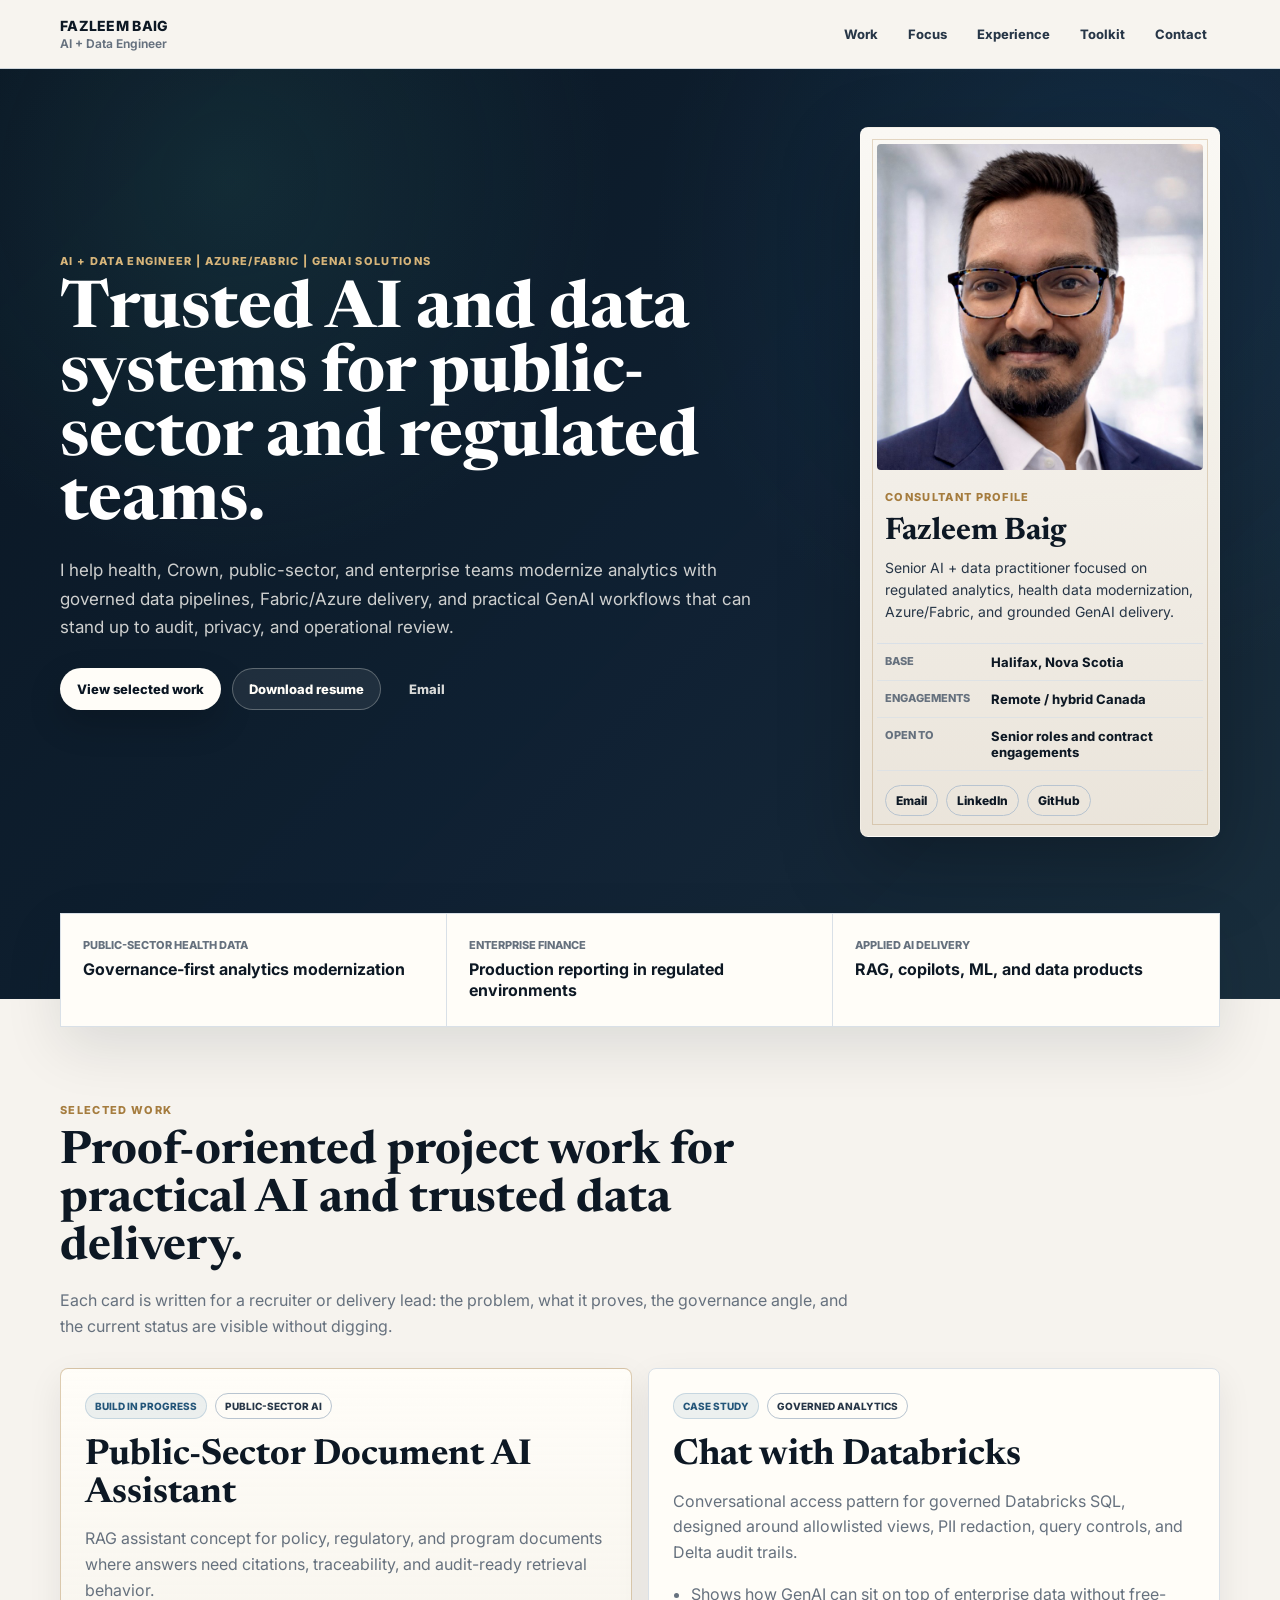
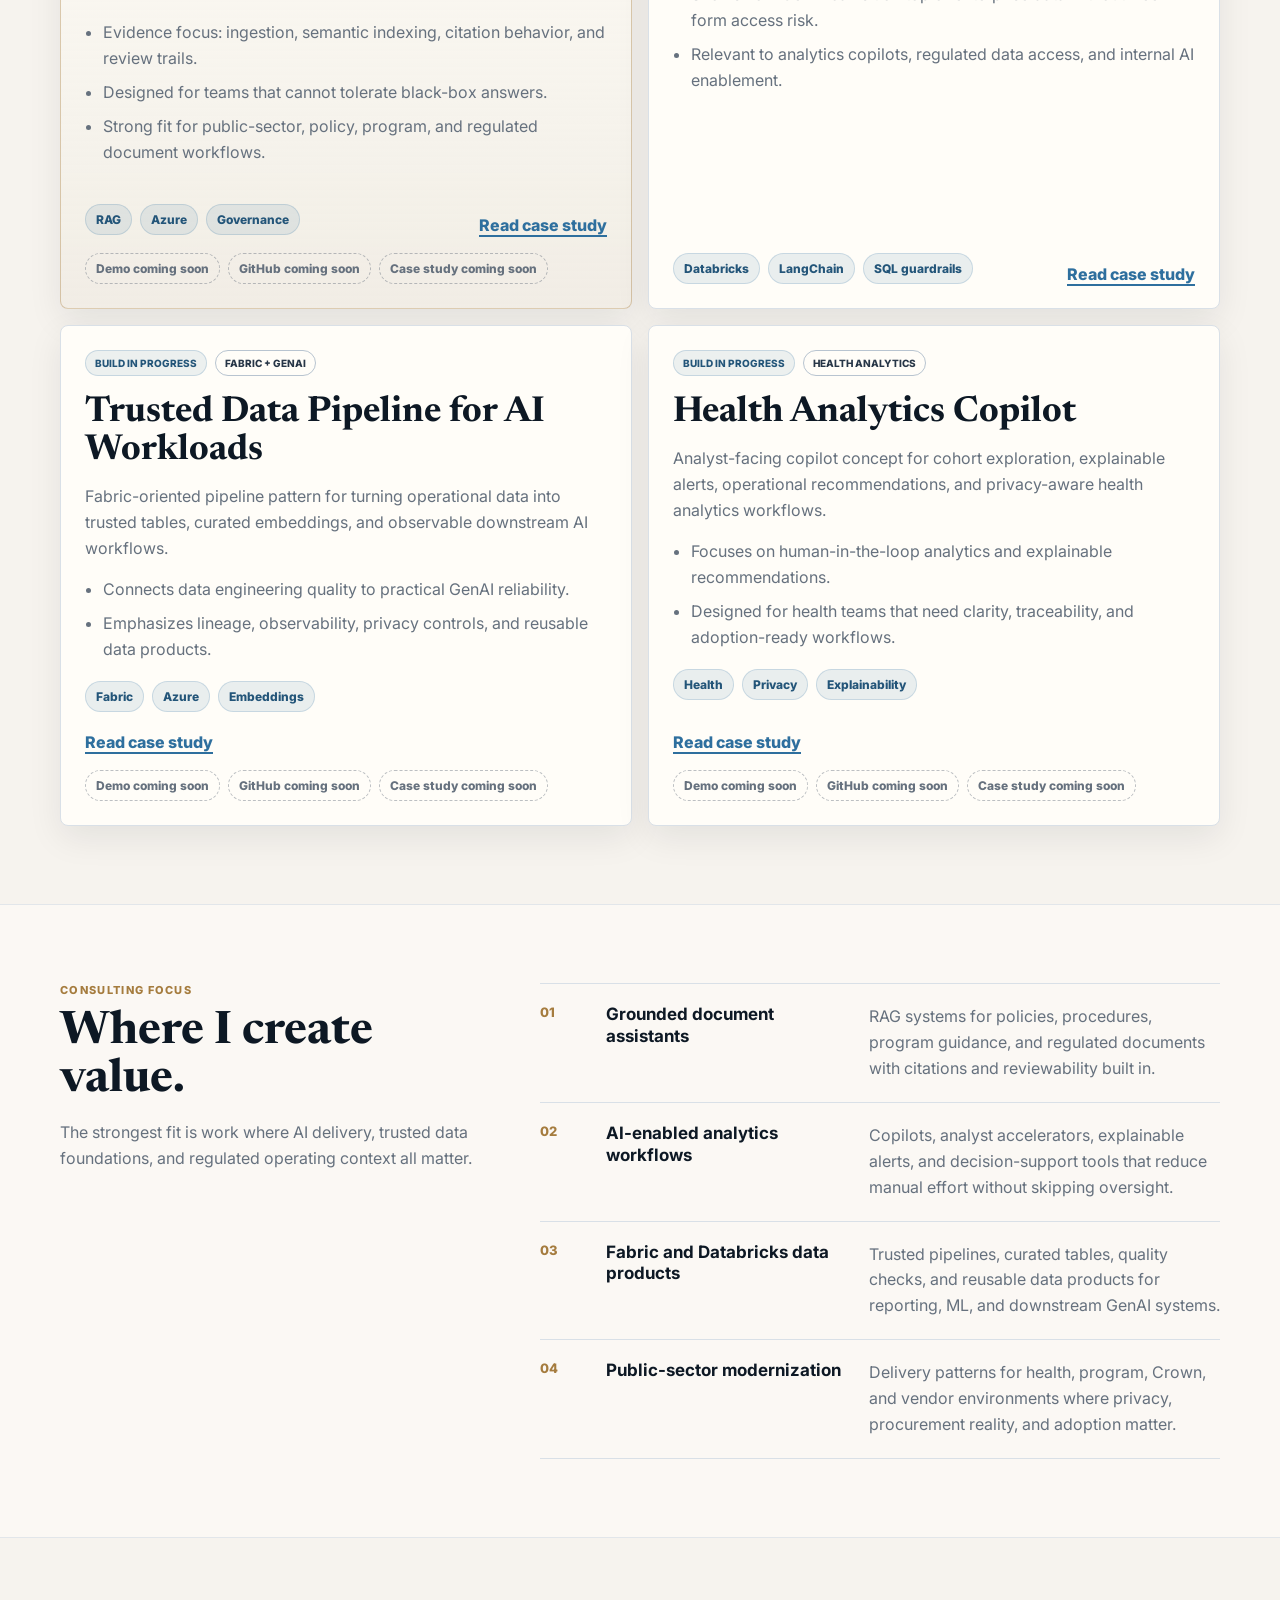
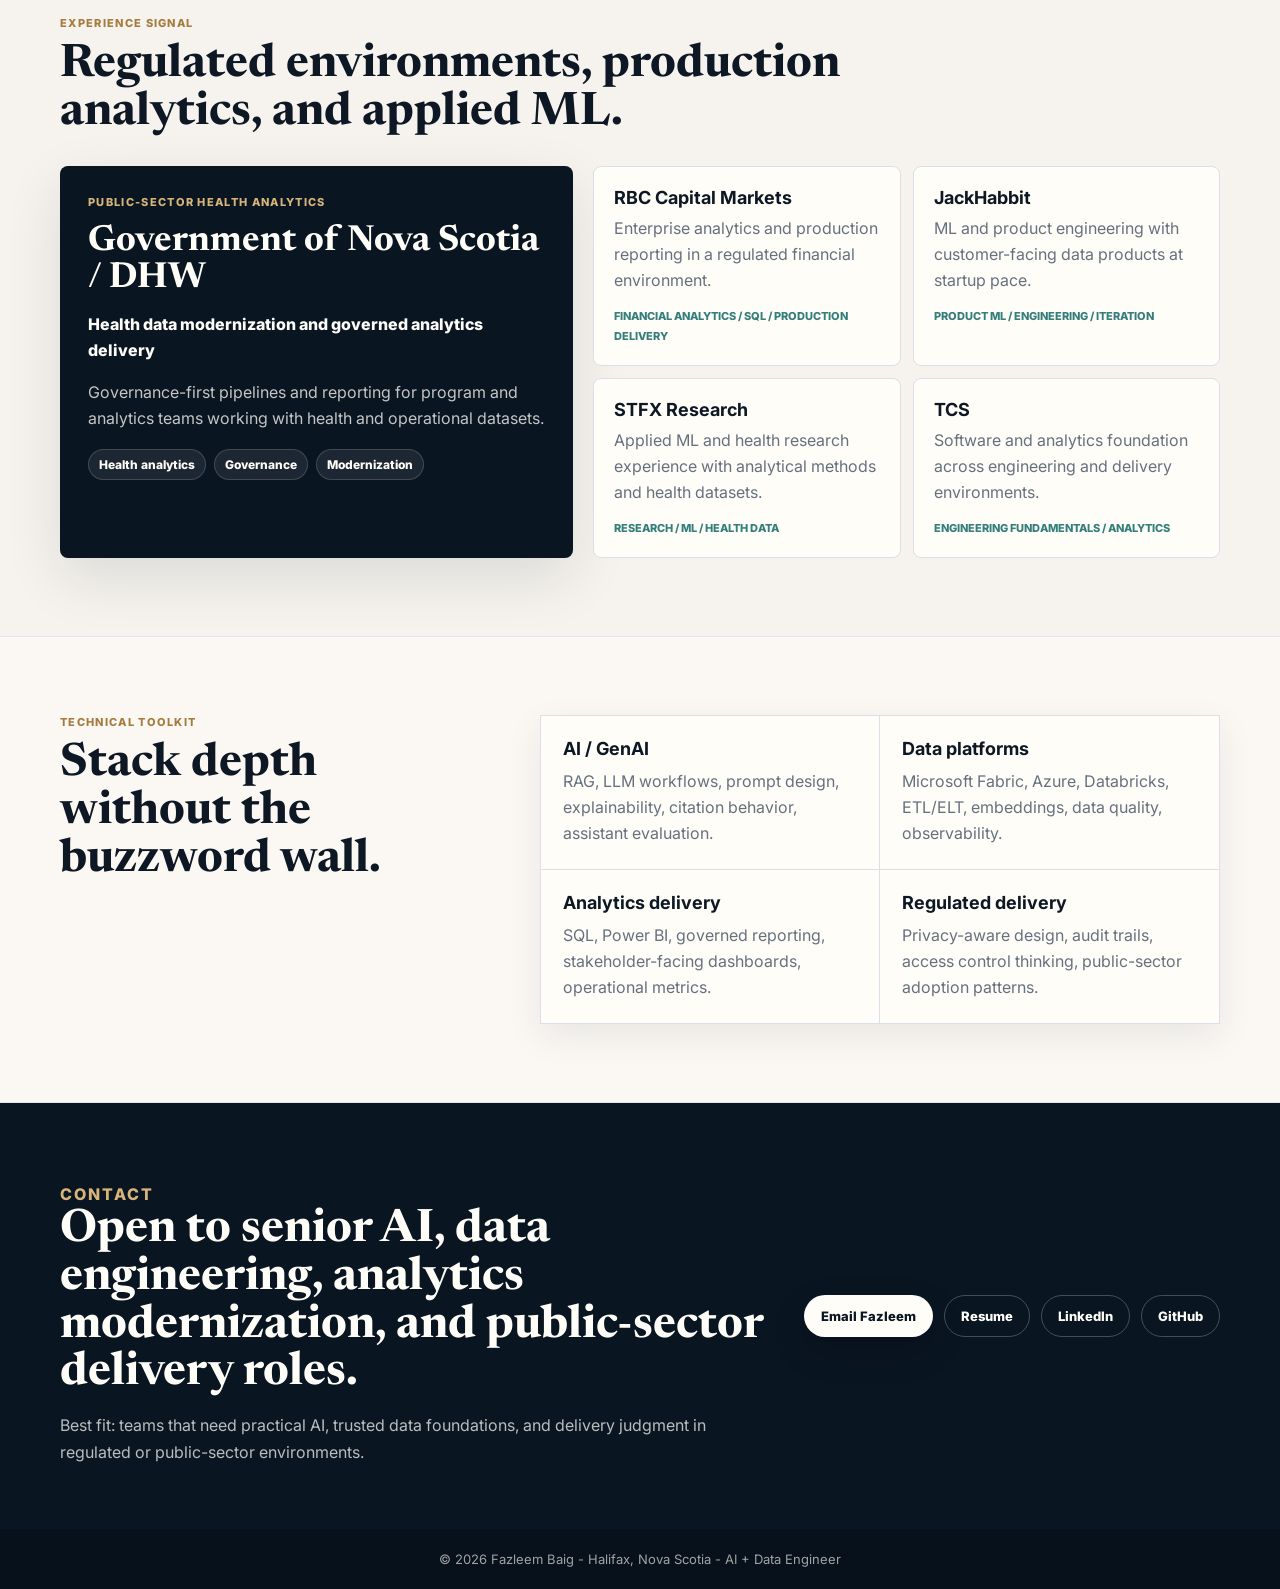
==== commit bdcbe77f: "update portfolio" ====
--- a/index.html
+++ b/index.html
@@ -15,9 +15,9 @@
         <span>Fazleem Baig</span>
         <small>AI + Data Engineer</small>
       </a>
-      <button id="nav-toggle" class="nav-toggle" aria-label="Toggle navigation">Menu</button>
+      <button id="nav-toggle" class="nav-toggle" aria-label="Toggle navigation" aria-expanded="false">Menu</button>
       <nav id="nav-links" class="nav-links" role="navigation">
-        <a href="#work">Proof</a>
+        <a href="#work">Work</a>
         <a href="#focus">Focus</a>
         <a href="#experience">Experience</a>
         <a href="#toolkit">Toolkit</a>
@@ -34,9 +34,9 @@
           <h1>Trusted AI and data systems for public-sector and regulated teams.</h1>
           <p class="hero-lede">I help health, Crown, public-sector, and enterprise teams modernize analytics with governed data pipelines, Fabric/Azure delivery, and practical GenAI workflows that can stand up to audit, privacy, and operational review.</p>
           <div class="hero-actions">
-            <a class="btn btn-primary" href="#work">View proof</a>
+            <a class="btn btn-primary" href="#work">View selected work</a>
             <a class="btn btn-secondary" href="assets/docs/resume-fazleem.pdf" download>Download resume</a>
-            <a class="btn btn-quiet" href="mailto:fazleem.baig@gmail.com">Start a conversation</a>
+            <a class="btn btn-quiet" href="mailto:fazleem.baig@gmail.com">Email</a>
           </div>
         </div>
 
@@ -45,7 +45,7 @@
           <div class="identity-copy">
             <p class="panel-label">Consultant profile</p>
             <h2>Fazleem Baig</h2>
-            <p>Senior AI + data practitioner focused on regulated analytics, health data modernization, and grounded GenAI delivery.</p>
+            <p>Senior AI + data practitioner focused on regulated analytics, health data modernization, Azure/Fabric, and grounded GenAI delivery.</p>
           </div>
           <dl class="identity-facts">
             <div>
@@ -57,10 +57,15 @@
               <dd>Remote / hybrid Canada</dd>
             </div>
             <div>
-              <dt>Availability</dt>
-              <dd>Contract and senior roles</dd>
+              <dt>Open to</dt>
+              <dd>Senior roles and contract engagements</dd>
             </div>
           </dl>
+          <div class="identity-links">
+            <a href="mailto:fazleem.baig@gmail.com">Email</a>
+            <a href="https://www.linkedin.com/in/fazleem-baig" target="_blank" rel="noopener">LinkedIn</a>
+            <a href="https://github.com/fazleem" target="_blank" rel="noopener">GitHub</a>
+          </div>
         </aside>
       </div>
 
@@ -83,13 +88,40 @@
     <section id="work" class="section section-work">
       <div class="wrap">
         <div class="section-heading">
-          <p class="section-kicker">Selected proof</p>
-          <h2>Project work framed around delivery risk, evidence, and trust.</h2>
-          <p>Recruiters and vendors should be able to see what each build proves, where governance matters, and how the work maps to senior AI/data delivery.</p>
+          <p class="section-kicker">Selected work</p>
+          <h2>Proof-oriented project work for practical AI and trusted data delivery.</h2>
+          <p>Each card is written for a recruiter or delivery lead: the problem, what it proves, the governance angle, and the current status are visible without digging.</p>
         </div>
 
         <div class="proof-grid">
           <article class="proof-card proof-card-featured">
+            <div class="proof-meta">
+              <span>Build in progress</span>
+              <span>Public-sector AI</span>
+            </div>
+            <h3>Public-Sector Document AI Assistant</h3>
+            <p>RAG assistant concept for policy, regulatory, and program documents where answers need citations, traceability, and audit-ready retrieval behavior.</p>
+            <ul class="proof-list">
+              <li>Evidence focus: ingestion, semantic indexing, citation behavior, and review trails.</li>
+              <li>Designed for teams that cannot tolerate black-box answers.</li>
+              <li>Strong fit for public-sector, policy, program, and regulated document workflows.</li>
+            </ul>
+            <div class="proof-footer">
+              <div class="stack-tags">
+                <span>RAG</span>
+                <span>Azure</span>
+                <span>Governance</span>
+              </div>
+              <a class="text-link" href="projects/public-sector-document-ai-assistant/">Read case study</a>
+            </div>
+            <div class="coming-links" aria-label="Project links coming soon">
+              <span>Demo coming soon</span>
+              <span>GitHub coming soon</span>
+              <span>Case study coming soon</span>
+            </div>
+          </article>
+
+          <article class="proof-card">
             <div class="proof-meta">
               <span>Case study</span>
               <span>Governed analytics</span>
@@ -98,7 +130,6 @@
             <p>Conversational access pattern for governed Databricks SQL, designed around allowlisted views, PII redaction, query controls, and Delta audit trails.</p>
             <ul class="proof-list">
               <li>Shows how GenAI can sit on top of enterprise data without free-form access risk.</li>
-              <li>Turns architecture, control points, and learnings into reviewer-friendly evidence.</li>
               <li>Relevant to analytics copilots, regulated data access, and internal AI enablement.</li>
             </ul>
             <div class="proof-footer">
@@ -108,24 +139,6 @@
                 <span>SQL guardrails</span>
               </div>
               <a class="text-link" href="projects/chat-with-databricks/">Read case study</a>
-            </div>
-          </article>
-
-          <article class="proof-card">
-            <div class="proof-meta">
-              <span>Prototype</span>
-              <span>Public-sector AI</span>
-            </div>
-            <h3>Public-Sector Document AI Assistant</h3>
-            <p>RAG assistant concept for policy, regulatory, and program documents where answers need citations, traceability, and audit-ready retrieval behavior.</p>
-            <ul class="proof-list">
-              <li>Evidence focus: ingestion, semantic indexing, citation behavior, and review trails.</li>
-              <li>Designed for governance-sensitive teams that cannot tolerate black-box answers.</li>
-            </ul>
-            <div class="stack-tags">
-              <span>RAG</span>
-              <span>Azure</span>
-              <span>Governance</span>
             </div>
           </article>
 
@@ -145,6 +158,40 @@
               <span>Azure</span>
               <span>Embeddings</span>
             </div>
+            <div class="proof-footer">
+              <a class="text-link" href="projects/trusted-data-pipeline-ai-workloads/">Read case study</a>
+            </div>
+            <div class="coming-links" aria-label="Project links coming soon">
+              <span>Demo coming soon</span>
+              <span>GitHub coming soon</span>
+              <span>Case study coming soon</span>
+            </div>
+          </article>
+
+          <article class="proof-card">
+            <div class="proof-meta">
+              <span>Build in progress</span>
+              <span>Health analytics</span>
+            </div>
+            <h3>Health Analytics Copilot</h3>
+            <p>Analyst-facing copilot concept for cohort exploration, explainable alerts, operational recommendations, and privacy-aware health analytics workflows.</p>
+            <ul class="proof-list">
+              <li>Focuses on human-in-the-loop analytics and explainable recommendations.</li>
+              <li>Designed for health teams that need clarity, traceability, and adoption-ready workflows.</li>
+            </ul>
+            <div class="stack-tags">
+              <span>Health</span>
+              <span>Privacy</span>
+              <span>Explainability</span>
+            </div>
+            <div class="proof-footer">
+              <a class="text-link" href="projects/health-analytics-copilot/">Read case study</a>
+            </div>
+            <div class="coming-links" aria-label="Project links coming soon">
+              <span>Demo coming soon</span>
+              <span>GitHub coming soon</span>
+              <span>Case study coming soon</span>
+            </div>
           </article>
         </div>
       </div>
@@ -192,9 +239,9 @@
 
         <div class="experience-board">
           <article class="experience-primary">
-            <p class="role-label">Current strongest signal</p>
+            <p class="role-label">Public-sector health analytics</p>
             <h3>Government of Nova Scotia / DHW</h3>
-            <p class="experience-role">Public-sector health data modernization</p>
+            <p class="experience-role">Health data modernization and governed analytics delivery</p>
             <p>Governance-first pipelines and reporting for program and analytics teams working with health and operational datasets.</p>
             <div class="stack-tags">
               <span>Health analytics</span>
@@ -260,13 +307,15 @@
     <section id="contact" class="contact-section">
       <div class="wrap contact-panel">
         <div>
-          <p class="section-kicker">Available for aligned work</p>
-          <h2>Senior AI, data engineering, analytics modernization, and public-sector delivery roles.</h2>
-          <p>Open to remote or hybrid Canada opportunities where practical AI, trusted data, and regulated analytics are central to the work.</p>
-        </div>
-        <div class="contact-actions">
+          <p class="section-kicker">Contact</p>
+          <h2>Open to senior AI, data engineering, analytics modernization, and public-sector delivery roles.</h2>
+          <p>Best fit: teams that need practical AI, trusted data foundations, and delivery judgment in regulated or public-sector environments.</p>
+        </div>
+        <div class="contact-actions" aria-label="Contact links">
           <a class="btn btn-primary" href="mailto:fazleem.baig@gmail.com">Email Fazleem</a>
-          <a class="btn btn-secondary" href="assets/docs/resume-fazleem.pdf" download>Download resume</a>
+          <a class="btn btn-secondary" href="assets/docs/resume-fazleem.pdf" download>Resume</a>
+          <a class="btn btn-secondary" href="https://www.linkedin.com/in/fazleem-baig" target="_blank" rel="noopener">LinkedIn</a>
+          <a class="btn btn-secondary" href="https://github.com/fazleem" target="_blank" rel="noopener">GitHub</a>
         </div>
       </div>
     </section>
--- a/assets/css/main.css
+++ b/assets/css/main.css
@@ -1,19 +1,19 @@
 :root {
   --ink: #0d1824;
-  --ink-soft: #263544;
+  --ink-soft: #273647;
   --muted: #66717e;
   --line: #d9e0e7;
-  --line-strong: #bcc8d3;
+  --line-strong: #b8c4d0;
   --paper: #f6f3ee;
-  --paper-deep: #ece7de;
+  --paper-soft: #fbfaf7;
   --surface: #fffdf8;
   --navy: #0a1522;
   --navy-2: #102234;
   --azure: #2e6f9e;
   --teal: #347f7b;
   --brass: #a57c3e;
-  --shadow: 0 24px 70px rgba(13, 24, 36, 0.12);
-  --shadow-soft: 0 14px 40px rgba(13, 24, 36, 0.08);
+  --shadow: 0 20px 58px rgba(13, 24, 36, 0.11);
+  --shadow-soft: 0 12px 34px rgba(13, 24, 36, 0.08);
   --radius: 8px;
   --max-width: 1160px;
   font-family: "Inter", system-ui, -apple-system, BlinkMacSystemFont, "Segoe UI", sans-serif;
@@ -35,7 +35,7 @@
   margin: 0;
   min-height: 100%;
   background:
-    linear-gradient(180deg, rgba(255, 253, 248, 0.72), rgba(246, 243, 238, 0.96) 42rem),
+    linear-gradient(180deg, rgba(255, 253, 248, 0.82), rgba(246, 243, 238, 0.97) 42rem),
     var(--paper);
   color: var(--ink);
 }
@@ -46,10 +46,10 @@
   inset: 0;
   pointer-events: none;
   background-image:
-    linear-gradient(rgba(13, 24, 36, 0.035) 1px, transparent 1px),
-    linear-gradient(90deg, rgba(13, 24, 36, 0.028) 1px, transparent 1px);
-  background-size: 44px 44px;
-  mask-image: linear-gradient(180deg, rgba(0, 0, 0, 0.48), transparent 72%);
+    linear-gradient(rgba(13, 24, 36, 0.032) 1px, transparent 1px),
+    linear-gradient(90deg, rgba(13, 24, 36, 0.026) 1px, transparent 1px);
+  background-size: 46px 46px;
+  mask-image: linear-gradient(180deg, rgba(0, 0, 0, 0.46), transparent 70%);
 }
 
 a {
@@ -65,14 +65,14 @@
   position: sticky;
   top: 0;
   z-index: 50;
-  background: rgba(246, 243, 238, 0.86);
-  border-bottom: 1px solid rgba(188, 200, 211, 0.64);
+  background: rgba(246, 243, 238, 0.88);
+  border-bottom: 1px solid rgba(184, 196, 208, 0.64);
   backdrop-filter: blur(18px);
   -webkit-backdrop-filter: blur(18px);
 }
 
 .nav-inner {
-  min-height: 74px;
+  min-height: 68px;
   display: flex;
   align-items: center;
   justify-content: space-between;
@@ -87,16 +87,16 @@
 }
 
 .brand span {
+  font-size: 14px;
   font-weight: 800;
   letter-spacing: 0.02em;
   text-transform: uppercase;
-  font-size: 14px;
 }
 
 .brand small {
   color: var(--muted);
   font-size: 12px;
-  font-weight: 600;
+  font-weight: 650;
 }
 
 .nav-links {
@@ -111,7 +111,7 @@
   border-radius: 999px;
   padding: 9px 13px;
   font-size: 13px;
-  font-weight: 700;
+  font-weight: 750;
 }
 
 .nav-links a:hover {
@@ -130,12 +130,14 @@
 
 .hero {
   position: relative;
-  overflow: hidden;
+  overflow: visible;
   background:
-    linear-gradient(135deg, rgba(10, 21, 34, 0.98), rgba(16, 34, 52, 0.94) 55%, rgba(34, 70, 86, 0.88)),
+    radial-gradient(circle at 18% 12%, rgba(52, 127, 123, 0.18), transparent 24rem),
+    radial-gradient(circle at 86% 18%, rgba(46, 111, 158, 0.16), transparent 28rem),
+    linear-gradient(135deg, rgba(10, 21, 34, 0.98), rgba(16, 34, 52, 0.95) 58%, rgba(27, 49, 64, 0.9)),
     var(--navy);
   color: #fffdf8;
-  padding: 72px 0 0;
+  padding: 58px 0 0;
 }
 
 .hero::after {
@@ -143,16 +145,16 @@
   position: absolute;
   inset: auto 0 0;
   height: 1px;
-  background: linear-gradient(90deg, transparent, rgba(255, 253, 248, 0.42), transparent);
+  background: linear-gradient(90deg, transparent, rgba(255, 253, 248, 0.34), transparent);
 }
 
 .hero-grid {
   position: relative;
   display: grid;
-  grid-template-columns: minmax(0, 1.25fr) 390px;
-  gap: 56px;
+  grid-template-columns: minmax(0, 1.22fr) 360px;
+  gap: 46px;
   align-items: center;
-  padding-bottom: 58px;
+  padding-bottom: 48px;
 }
 
 .hero-copy {
@@ -163,9 +165,9 @@
 .section-kicker,
 .panel-label,
 .role-label {
-  margin: 0 0 14px;
+  margin: 0 0 12px;
   color: var(--brass);
-  font-size: 12px;
+  font-size: 11px;
   font-weight: 800;
   letter-spacing: 0.12em;
   text-transform: uppercase;
@@ -183,38 +185,39 @@
 }
 
 .hero h1 {
-  max-width: 820px;
+  max-width: 800px;
   margin: 0;
-  font-size: clamp(46px, 6.3vw, 82px);
-  line-height: 0.94;
+  color: #ffffff;
+  font-size: clamp(40px, 5.1vw, 68px);
+  line-height: 0.98;
   font-weight: 700;
 }
 
 .hero-lede {
   max-width: 720px;
-  margin: 24px 0 0;
-  color: rgba(255, 253, 248, 0.78);
-  font-size: 18px;
-  line-height: 1.72;
+  margin: 20px 0 0;
+  color: rgba(255, 253, 248, 0.8);
+  font-size: 17px;
+  line-height: 1.68;
 }
 
 .hero-actions,
 .contact-actions {
   display: flex;
   flex-wrap: wrap;
-  gap: 12px;
-  margin-top: 30px;
+  gap: 11px;
+  margin-top: 26px;
 }
 
 .btn {
   display: inline-flex;
   align-items: center;
   justify-content: center;
-  min-height: 44px;
-  padding: 11px 17px;
+  min-height: 42px;
+  padding: 10px 16px;
   border: 1px solid transparent;
   border-radius: 999px;
-  font-size: 14px;
+  font-size: 13px;
   font-weight: 800;
   text-decoration: none;
   transition: transform 0.16s ease, background 0.16s ease, border-color 0.16s ease;
@@ -227,7 +230,7 @@
 .btn-primary {
   background: #fffdf8;
   color: var(--navy);
-  box-shadow: 0 14px 34px rgba(0, 0, 0, 0.2);
+  box-shadow: 0 14px 34px rgba(0, 0, 0, 0.18);
 }
 
 .btn-secondary {
@@ -237,7 +240,7 @@
 }
 
 .btn-quiet {
-  color: rgba(255, 253, 248, 0.82);
+  color: rgba(255, 253, 248, 0.84);
   border-color: transparent;
 }
 
@@ -254,63 +257,64 @@
   color: var(--ink);
   border: 1px solid rgba(255, 253, 248, 0.42);
   border-radius: var(--radius);
-  padding: 18px;
-  box-shadow: 0 30px 90px rgba(0, 0, 0, 0.28);
+  padding: 16px;
+  box-shadow: 0 28px 80px rgba(0, 0, 0, 0.25);
 }
 
 .identity-panel::before {
   content: "";
   position: absolute;
-  inset: 12px;
-  border: 1px solid rgba(165, 124, 62, 0.32);
+  inset: 11px;
+  border: 1px solid rgba(165, 124, 62, 0.28);
   pointer-events: none;
 }
 
 .profile {
   display: block;
   width: 100%;
-  aspect-ratio: 1 / 1.05;
+  aspect-ratio: 1 / 1;
   object-fit: cover;
   border-radius: 4px;
-  filter: saturate(0.92) contrast(1.04);
+  filter: saturate(0.94) contrast(1.04);
 }
 
 .identity-copy {
   position: relative;
-  padding: 24px 8px 8px;
+  padding: 20px 8px 6px;
 }
 
 .identity-copy h2 {
   margin: 0;
   font-family: "Newsreader", Georgia, serif;
-  font-size: 33px;
+  font-size: 31px;
   line-height: 1;
 }
 
 .identity-copy p:not(.panel-label) {
-  margin: 12px 0 0;
+  margin: 10px 0 0;
   color: var(--ink-soft);
+  font-size: 14px;
   line-height: 1.58;
 }
 
 .identity-facts {
   position: relative;
-  margin: 18px 0 0;
+  margin: 14px 0 0;
   padding: 0;
   border-top: 1px solid var(--line);
 }
 
 .identity-facts div {
   display: grid;
-  grid-template-columns: 105px 1fr;
-  gap: 12px;
-  padding: 12px 8px;
-  border-bottom: 1px solid rgba(217, 224, 231, 0.72);
+  grid-template-columns: 96px 1fr;
+  gap: 10px;
+  padding: 10px 8px;
+  border-bottom: 1px solid rgba(217, 224, 231, 0.74);
 }
 
 .identity-facts dt {
   color: var(--muted);
-  font-size: 12px;
+  font-size: 11px;
   font-weight: 800;
   text-transform: uppercase;
 }
@@ -318,24 +322,46 @@
 .identity-facts dd {
   margin: 0;
   color: var(--ink);
-  font-size: 14px;
-  font-weight: 700;
+  font-size: 13px;
+  font-weight: 750;
+}
+
+.identity-links {
+  position: relative;
+  display: flex;
+  flex-wrap: wrap;
+  gap: 8px;
+  padding: 14px 8px 4px;
+}
+
+.identity-links a {
+  border: 1px solid var(--line-strong);
+  border-radius: 999px;
+  padding: 7px 10px;
+  color: var(--ink);
+  font-size: 12px;
+  font-weight: 800;
+  text-decoration: none;
 }
 
 .proof-strip {
   position: relative;
+  z-index: 3;
   display: grid;
   grid-template-columns: repeat(3, 1fr);
-  gap: 0;
   background: var(--surface);
   color: var(--ink);
   border: 1px solid var(--line);
   box-shadow: var(--shadow);
-  transform: translateY(34px);
+  transform: translateY(28px);
 }
 
 .proof-strip div {
-  padding: 24px;
+  min-height: 112px;
+  display: flex;
+  flex-direction: column;
+  justify-content: flex-start;
+  padding: 24px 22px 20px;
   border-right: 1px solid var(--line);
 }
 
@@ -345,9 +371,9 @@
 
 .proof-strip span {
   display: block;
-  margin-bottom: 8px;
+  margin-bottom: 7px;
   color: var(--muted);
-  font-size: 12px;
+  font-size: 11px;
   font-weight: 800;
   text-transform: uppercase;
 }
@@ -355,27 +381,27 @@
 .proof-strip strong {
   display: block;
   color: var(--ink);
-  font-size: 17px;
-  line-height: 1.35;
+  font-size: clamp(15px, 1.25vw, 17px);
+  line-height: 1.32;
 }
 
 .section {
-  padding: 104px 0;
+  padding: 78px 0;
 }
 
 .section-work {
-  padding-top: 122px;
+  padding-top: 104px;
 }
 
 .section-focus,
 .section-toolkit {
-  background: rgba(255, 253, 248, 0.46);
+  background: rgba(255, 253, 248, 0.48);
   border-block: 1px solid rgba(217, 224, 231, 0.72);
 }
 
 .section-heading {
-  max-width: 780px;
-  margin-bottom: 34px;
+  max-width: 790px;
+  margin-bottom: 28px;
 }
 
 .section-heading.compact {
@@ -386,44 +412,47 @@
 .contact-panel h2 {
   margin: 0;
   color: var(--ink);
-  font-size: clamp(34px, 4vw, 56px);
-  line-height: 1;
+  font-size: clamp(30px, 3.6vw, 48px);
+  line-height: 1.04;
 }
 
 .section-heading p:not(.section-kicker),
 .contact-panel p {
-  margin: 18px 0 0;
+  margin: 14px 0 0;
   color: var(--muted);
-  font-size: 17px;
-  line-height: 1.68;
+  font-size: 16px;
+  line-height: 1.64;
 }
 
 .proof-grid {
   display: grid;
-  grid-template-columns: 1.1fr 0.9fr;
-  gap: 18px;
+  grid-template-columns: repeat(2, minmax(0, 1fr));
+  gap: 16px;
+  align-items: stretch;
 }
 
 .proof-card {
+  display: flex;
+  flex-direction: column;
   background: var(--surface);
   border: 1px solid var(--line);
   border-radius: var(--radius);
-  padding: 28px;
+  padding: 24px;
   box-shadow: var(--shadow-soft);
 }
 
 .proof-card-featured {
-  grid-row: span 2;
   background:
-    linear-gradient(180deg, rgba(255, 253, 248, 0.98), rgba(246, 243, 238, 0.94)),
+    linear-gradient(180deg, rgba(255, 253, 248, 0.98), rgba(236, 231, 222, 0.72)),
     var(--surface);
+  border-color: rgba(165, 124, 62, 0.38);
 }
 
 .proof-meta {
   display: flex;
   flex-wrap: wrap;
   gap: 8px;
-  margin-bottom: 22px;
+  margin-bottom: 18px;
 }
 
 .proof-meta span {
@@ -431,9 +460,15 @@
   border-radius: 999px;
   padding: 6px 9px;
   color: var(--ink-soft);
-  font-size: 11px;
+  font-size: 10px;
   font-weight: 800;
   text-transform: uppercase;
+}
+
+.proof-meta span:first-child {
+  background: rgba(46, 111, 158, 0.09);
+  border-color: rgba(46, 111, 158, 0.2);
+  color: #235579;
 }
 
 .proof-card h3,
@@ -447,8 +482,8 @@
 .proof-card h3 {
   max-width: 620px;
   font-family: "Newsreader", Georgia, serif;
-  font-size: clamp(28px, 3vw, 42px);
-  line-height: 1.04;
+  font-size: clamp(26px, 2.8vw, 38px);
+  line-height: 1.06;
 }
 
 .proof-card p,
@@ -457,35 +492,37 @@
 .experience-board p,
 .toolkit-matrix p {
   color: var(--muted);
-  line-height: 1.65;
+  line-height: 1.62;
 }
 
 .proof-card p {
+  margin: 14px 0 0;
+}
+
+.proof-list {
   margin: 16px 0 0;
-}
-
-.proof-list {
-  margin: 20px 0 0;
   padding-left: 18px;
 }
 
 .proof-list li + li {
-  margin-top: 10px;
+  margin-top: 8px;
 }
 
 .proof-footer {
   display: flex;
   align-items: end;
   justify-content: space-between;
-  gap: 18px;
-  margin-top: 28px;
-}
-
-.stack-tags {
+  gap: 16px;
+  margin-top: auto;
+  padding-top: 20px;
+}
+
+.stack-tags,
+.coming-links {
   display: flex;
   flex-wrap: wrap;
   gap: 8px;
-  margin-top: 22px;
+  margin-top: 18px;
 }
 
 .stack-tags span {
@@ -498,6 +535,15 @@
   font-weight: 800;
 }
 
+.coming-links span {
+  border: 1px dashed rgba(102, 113, 126, 0.44);
+  border-radius: 999px;
+  padding: 7px 10px;
+  color: var(--muted);
+  font-size: 12px;
+  font-weight: 800;
+}
+
 .text-link {
   color: var(--azure);
   font-weight: 800;
@@ -509,32 +555,33 @@
 .focus-grid,
 .toolkit-grid {
   display: grid;
-  grid-template-columns: 0.75fr 1.25fr;
-  gap: 58px;
+  grid-template-columns: 0.78fr 1.22fr;
+  gap: 46px;
   align-items: start;
 }
 
 .focus-list {
   display: grid;
-  gap: 0;
   border-top: 1px solid var(--line);
 }
 
 .focus-list article {
   display: grid;
-  grid-template-columns: 54px 0.8fr 1.2fr;
-  gap: 22px;
-  padding: 24px 0;
+  grid-template-columns: 48px 0.82fr 1.18fr;
+  gap: 18px;
+  padding: 20px 0;
   border-bottom: 1px solid var(--line);
 }
 
 .focus-list span {
   color: var(--brass);
+  font-size: 13px;
   font-weight: 800;
 }
 
 .focus-list h3 {
-  font-size: 18px;
+  font-size: 17px;
+  line-height: 1.28;
 }
 
 .focus-list p {
@@ -543,23 +590,23 @@
 
 .experience-board {
   display: grid;
-  grid-template-columns: 0.88fr 1.12fr;
-  gap: 24px;
+  grid-template-columns: 0.9fr 1.1fr;
+  gap: 20px;
 }
 
 .experience-primary {
   background: var(--navy);
   color: #fffdf8;
   border-radius: var(--radius);
-  padding: 32px;
+  padding: 28px;
   box-shadow: var(--shadow);
 }
 
 .experience-primary h3 {
   color: #fffdf8;
   font-family: "Newsreader", Georgia, serif;
-  font-size: 40px;
-  line-height: 1;
+  font-size: 36px;
+  line-height: 1.03;
 }
 
 .experience-primary .role-label {
@@ -570,22 +617,30 @@
   color: rgba(255, 253, 248, 0.76);
 }
 
+.experience-primary .stack-tags span {
+  background: rgba(255, 255, 255, 0.08);
+  border-color: rgba(255, 255, 255, 0.16);
+  color: #fffdf8;
+}
+
 .experience-role {
-  margin: 16px 0 0;
+  margin: 14px 0 0;
   color: #fffdf8 !important;
   font-weight: 800;
 }
 
 .experience-list {
   display: grid;
+  grid-template-columns: repeat(2, 1fr);
   gap: 12px;
 }
 
 .experience-list article {
+  min-height: 160px;
   background: var(--surface);
   border: 1px solid var(--line);
   border-radius: var(--radius);
-  padding: 22px;
+  padding: 20px;
 }
 
 .experience-list h3 {
@@ -593,13 +648,14 @@
 }
 
 .experience-list p {
-  margin: 8px 0;
+  margin: 8px 0 10px;
 }
 
 .experience-list span {
   color: var(--teal);
-  font-size: 12px;
-  font-weight: 800;
+  font-size: 11px;
+  font-weight: 800;
+  line-height: 1.45;
   text-transform: uppercase;
 }
 
@@ -612,8 +668,8 @@
 }
 
 .toolkit-matrix div {
-  min-height: 180px;
-  padding: 26px;
+  min-height: 150px;
+  padding: 22px;
   border-right: 1px solid var(--line);
   border-bottom: 1px solid var(--line);
 }
@@ -631,11 +687,11 @@
 }
 
 .toolkit-matrix p {
-  margin: 12px 0 0;
+  margin: 10px 0 0;
 }
 
 .contact-section {
-  padding: 82px 0;
+  padding: 64px 0;
   background: var(--navy);
   color: #fffdf8;
 }
@@ -643,12 +699,12 @@
 .contact-panel {
   display: grid;
   grid-template-columns: 1fr auto;
-  gap: 42px;
+  gap: 36px;
   align-items: center;
 }
 
 .contact-panel h2 {
-  max-width: 800px;
+  max-width: 780px;
   color: #fffdf8;
 }
 
@@ -666,8 +722,13 @@
   margin-top: 0;
 }
 
+.contact-actions .btn-secondary {
+  color: #fffdf8;
+  border-color: rgba(255, 255, 255, 0.24);
+}
+
 .footer {
-  padding: 24px 0;
+  padding: 22px 0;
   background: #07111b;
   color: rgba(255, 253, 248, 0.62);
   text-align: center;
@@ -679,18 +740,19 @@
 }
 
 .case-study-wrap {
-  max-width: 880px;
+  max-width: 900px;
 }
 
 .case-study h1 {
   margin: 0;
+  color: var(--ink);
   font-family: "Newsreader", Georgia, serif;
-  font-size: clamp(44px, 6vw, 72px);
-  line-height: 0.98;
+  font-size: clamp(42px, 5.5vw, 66px);
+  line-height: 1;
 }
 
 .case-study h3 {
-  margin: 44px 0 12px;
+  margin: 34px 0 12px;
   color: var(--ink);
   font-size: 18px;
 }
@@ -698,29 +760,17 @@
 .case-study p,
 .case-study li {
   color: var(--muted);
-  font-size: 17px;
-  line-height: 1.72;
+  font-size: 16px;
+  line-height: 1.68;
 }
 
 .case-study ul {
   padding-left: 20px;
 }
 
-.case-study img {
-  display: block;
-  width: 100%;
-  height: auto;
-  margin-top: 18px;
-  border: 1px solid var(--line);
-  border-radius: var(--radius);
-  box-shadow: var(--shadow-soft);
-  background: var(--surface);
-}
-
 .architecture-flow {
   display: grid;
   grid-template-columns: repeat(4, 1fr);
-  gap: 0;
   margin-top: 18px;
   border: 1px solid var(--line);
   background: var(--surface);
@@ -728,8 +778,8 @@
 }
 
 .architecture-flow div {
-  min-height: 210px;
-  padding: 22px;
+  min-height: 176px;
+  padding: 20px;
   border-right: 1px solid var(--line);
 }
 
@@ -739,7 +789,7 @@
 
 .architecture-flow span {
   display: block;
-  margin-bottom: 26px;
+  margin-bottom: 20px;
   color: var(--brass);
   font-size: 12px;
   font-weight: 800;
@@ -752,9 +802,9 @@
 }
 
 .architecture-flow p {
-  margin: 12px 0 0;
+  margin: 10px 0 0;
   font-size: 14px;
-  line-height: 1.55;
+  line-height: 1.54;
 }
 
 a:focus,
@@ -763,7 +813,7 @@
   outline-offset: 3px;
 }
 
-@media (max-width: 1000px) {
+@media (max-width: 1040px) {
   .hero-grid,
   .focus-grid,
   .toolkit-grid,
@@ -773,7 +823,7 @@
   }
 
   .identity-panel {
-    max-width: 520px;
+    max-width: 500px;
   }
 
   .proof-grid,
@@ -781,6 +831,10 @@
     grid-template-columns: 1fr;
   }
 
+  .proof-card-featured {
+    grid-row: auto;
+  }
+
   .proof-strip div {
     border-right: 0;
     border-bottom: 1px solid var(--line);
@@ -791,7 +845,7 @@
   }
 
   .section-heading.compact {
-    margin-bottom: 30px;
+    margin-bottom: 24px;
   }
 
   .contact-actions {
@@ -799,13 +853,13 @@
   }
 }
 
-@media (max-width: 720px) {
+@media (max-width: 760px) {
   .wrap {
     width: min(100% - 28px, var(--max-width));
   }
 
   .nav-inner {
-    min-height: 66px;
+    min-height: 64px;
   }
 
   .nav-toggle {
@@ -814,7 +868,7 @@
 
   .nav-links {
     position: absolute;
-    top: 70px;
+    top: 68px;
     right: 14px;
     left: 14px;
     display: none;
@@ -837,16 +891,17 @@
   }
 
   .hero {
-    padding-top: 48px;
+    padding-top: 42px;
   }
 
   .hero-grid {
-    gap: 34px;
-    padding-bottom: 40px;
+    gap: 30px;
+    padding-bottom: 36px;
   }
 
   .hero h1 {
-    font-size: 42px;
+    font-size: 38px;
+    line-height: 1.02;
   }
 
   .hero-lede {
@@ -869,22 +924,23 @@
   }
 
   .proof-strip {
-    transform: translateY(24px);
+    transform: translateY(22px);
   }
 
   .section,
   .section-work {
-    padding: 78px 0;
+    padding: 64px 0;
   }
 
   .section-work {
-    padding-top: 92px;
+    padding-top: 82px;
   }
 
   .proof-card,
   .experience-primary,
-  .experience-list article {
-    padding: 22px;
+  .experience-list article,
+  .toolkit-matrix div {
+    padding: 20px;
   }
 
   .proof-footer {
@@ -897,6 +953,7 @@
     gap: 8px;
   }
 
+  .experience-list,
   .toolkit-matrix {
     grid-template-columns: 1fr;
   }
@@ -927,6 +984,6 @@
   }
 
   .contact-section {
-    padding: 68px 0;
-  }
-}
+    padding: 54px 0;
+  }
+}
